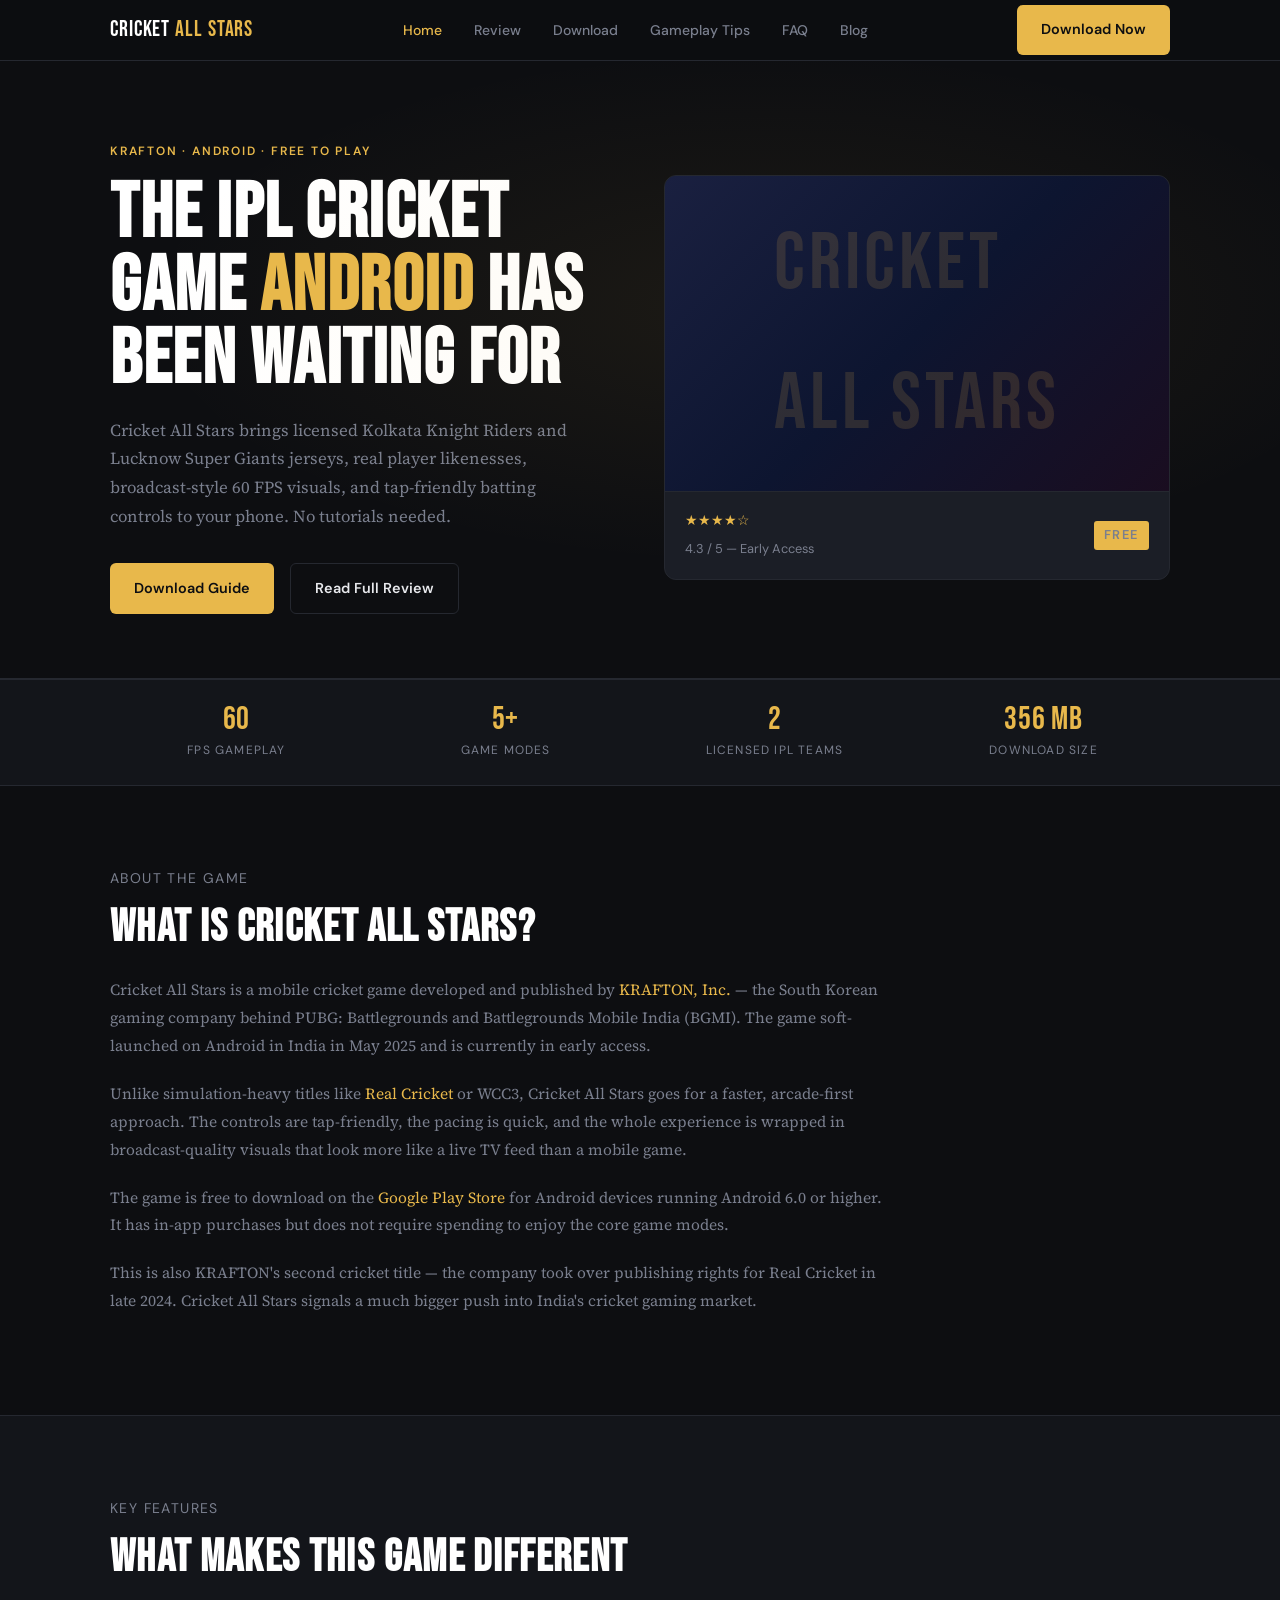
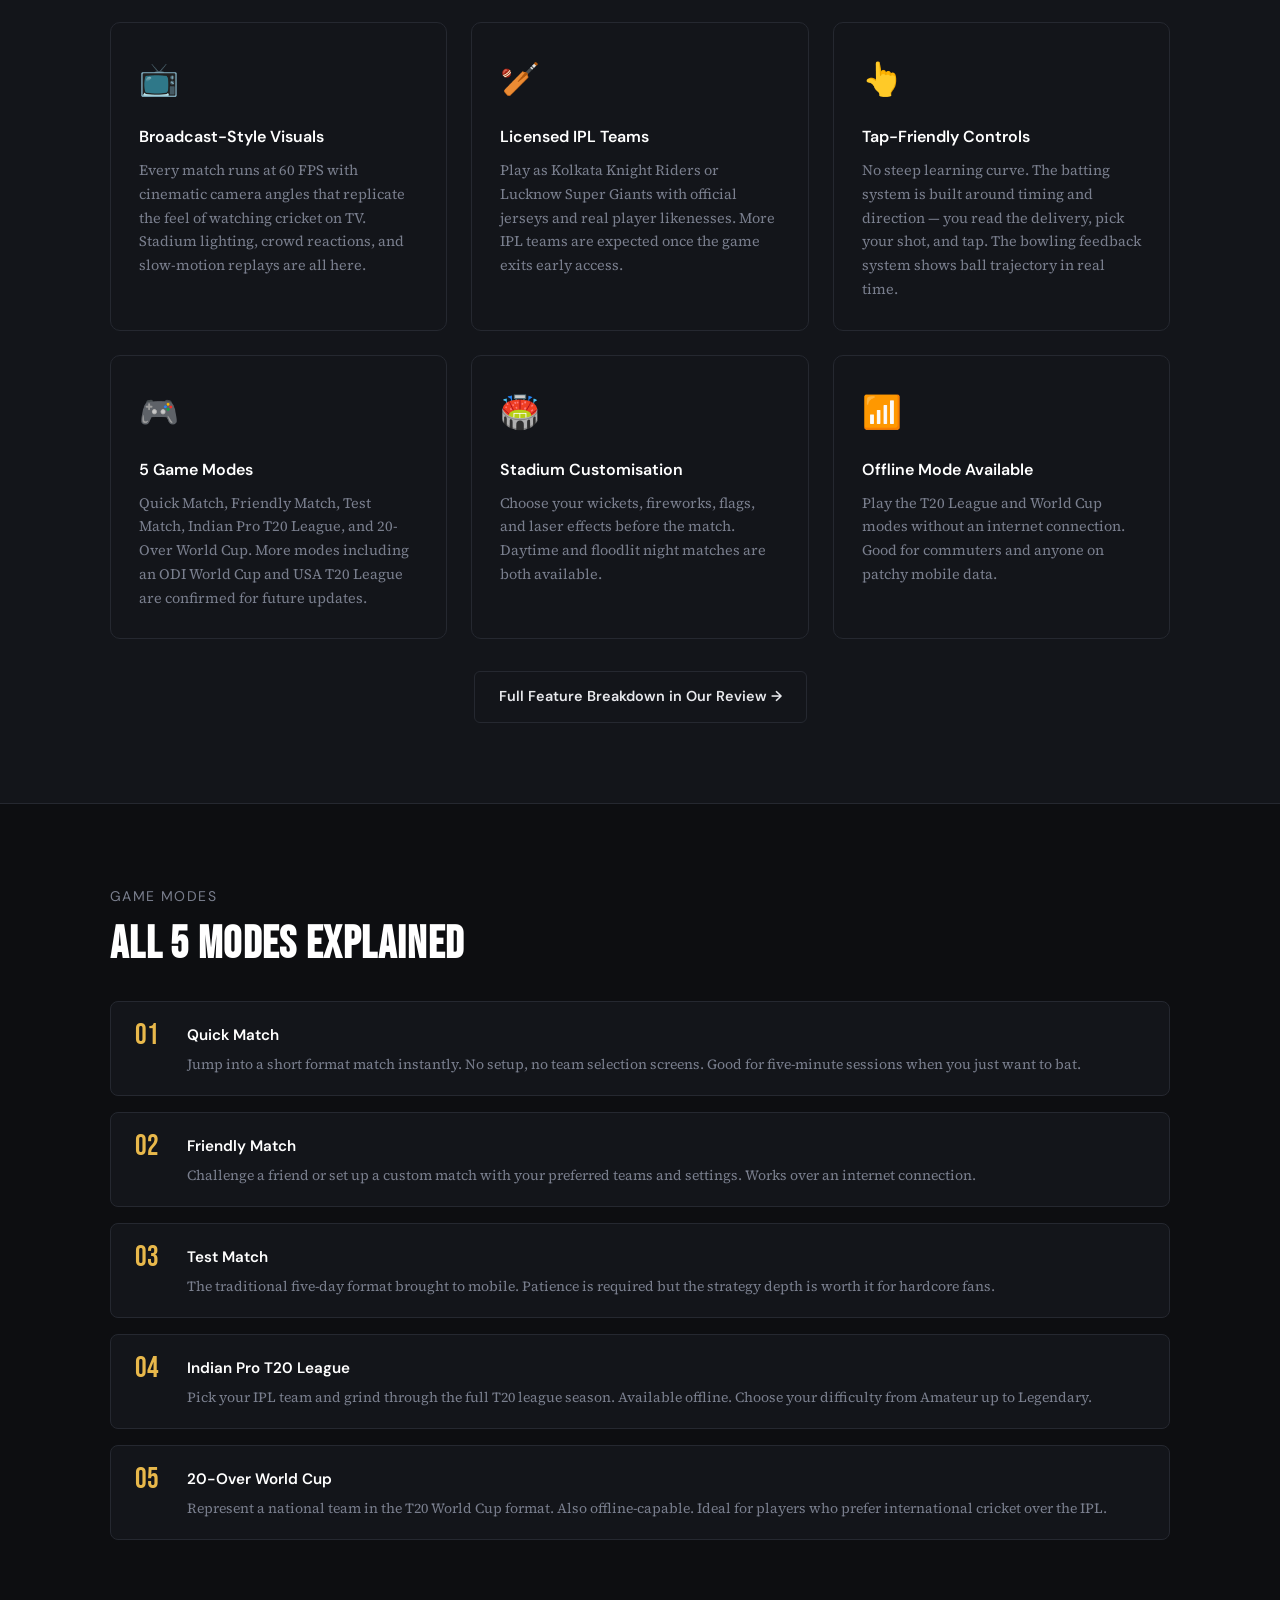
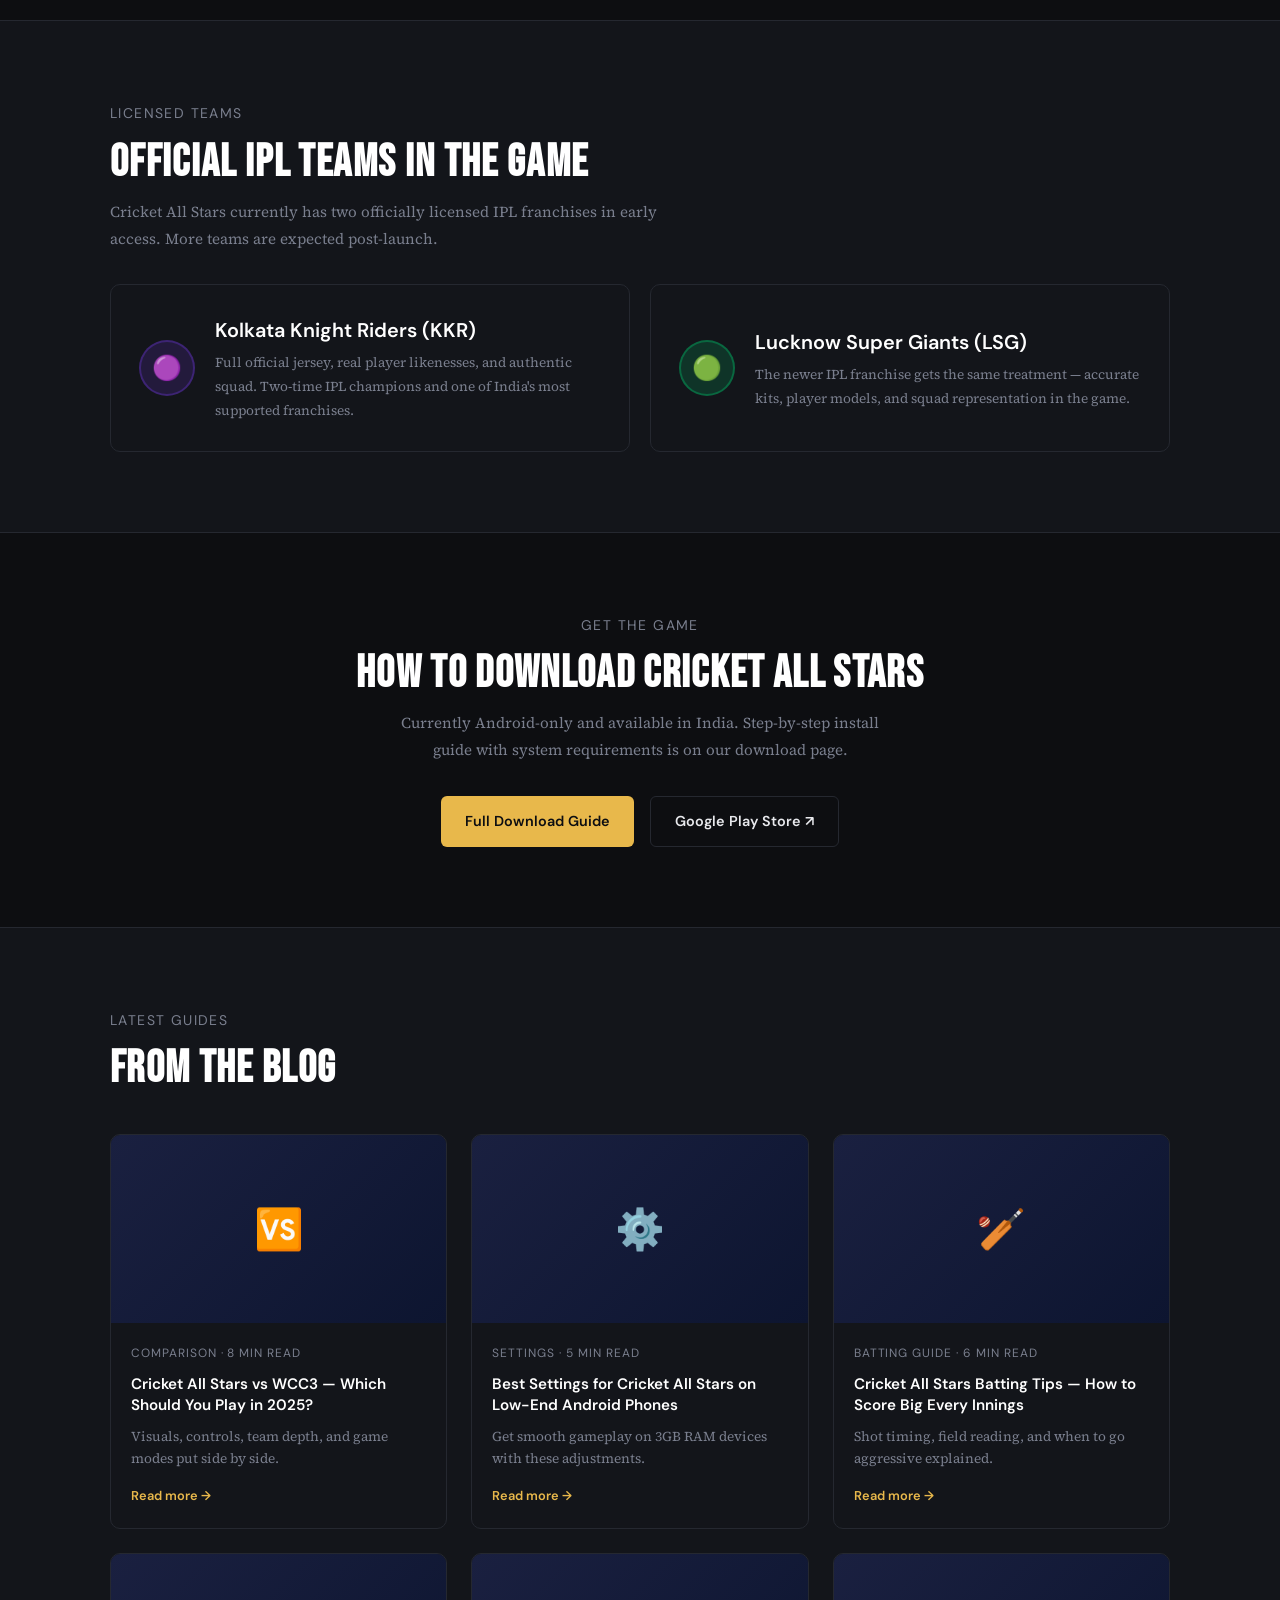
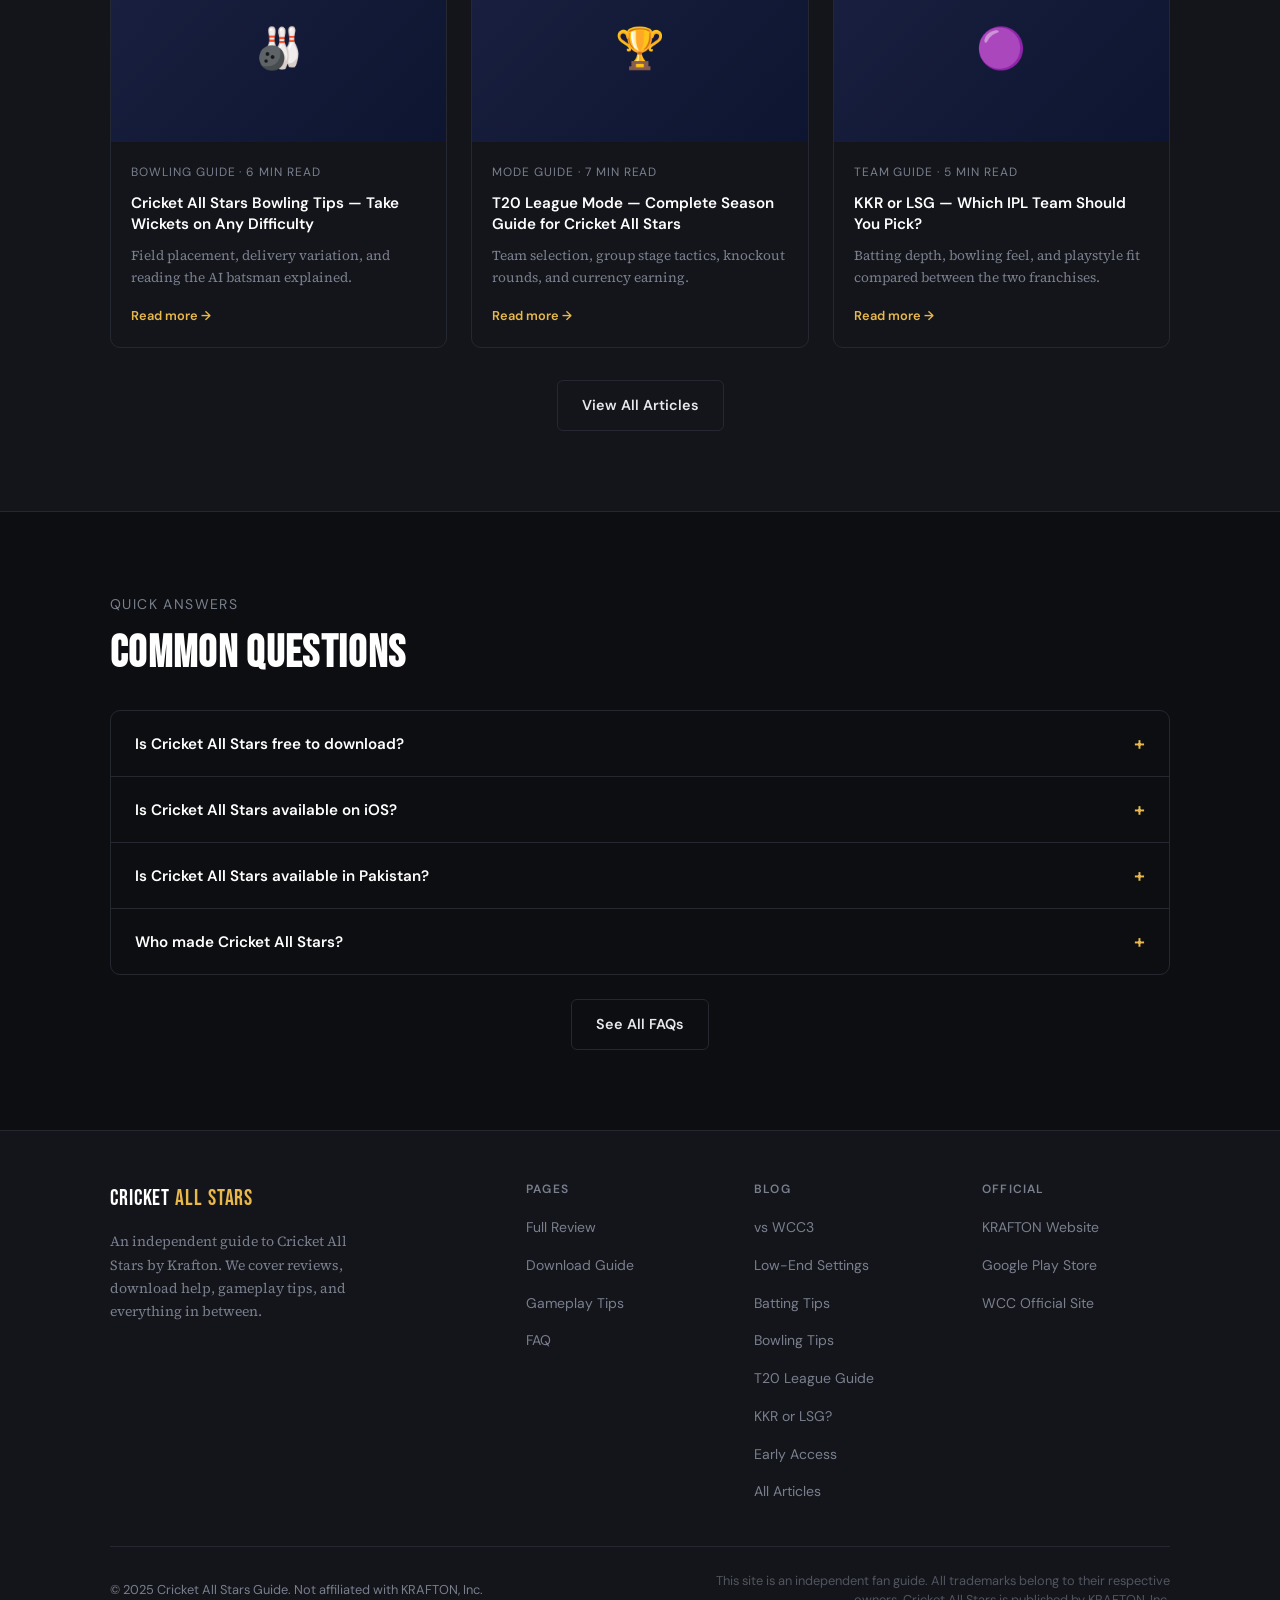
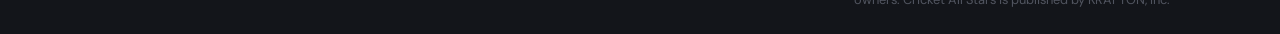
==== index.html @ ff6c26e5 "initial" ====
<!DOCTYPE html>
<html lang="en">
<head>
  <meta charset="UTF-8">
  <meta name="viewport" content="width=device-width, initial-scale=1.0">
  <title>Cricket All Stars — Krafton's New IPL Cricket Game for Android</title>
  <meta name="description" content="Cricket All Stars is Krafton's new mobile cricket game with licensed IPL teams, 60 FPS gameplay, and broadcast-style visuals. Everything you need to know — review, download guide, tips, and FAQs.">
  <meta name="keywords" content="Cricket All Stars, Krafton cricket game, Cricket All Stars download, IPL cricket game Android, Cricket All Stars review">
  <link rel="canonical" href="https://yourusername.github.io/cricket-all-stars/">
  <meta property="og:title" content="Cricket All Stars — Krafton's New IPL Cricket Game">
  <meta property="og:description" content="Krafton's Cricket All Stars brings licensed IPL teams, 60 FPS visuals, and arcade cricket to Android. Full guide, review, and download steps inside.">
  <meta property="og:type" content="website">
  <meta property="og:url" content="https://yourusername.github.io/cricket-all-stars/">
  <link rel="stylesheet" href="assets/css/style.css">
  <script type="application/ld+json">
  {
    "@context": "https://schema.org",
    "@type": "WebSite",
    "name": "Cricket All Stars Guide",
    "url": "https://yourusername.github.io/cricket-all-stars/",
    "description": "Complete guide to Cricket All Stars by Krafton — review, download, tips, and FAQs.",
    "publisher": {
      "@type": "Organization",
      "name": "Cricket All Stars Guide"
    }
  }
  </script>
  <script type="application/ld+json">
  {
    "@context": "https://schema.org",
    "@type": "SoftwareApplication",
    "name": "Cricket All Stars",
    "applicationCategory": "GameApplication",
    "operatingSystem": "Android",
    "author": { "@type": "Organization", "name": "KRAFTON, Inc." },
    "offers": { "@type": "Offer", "price": "0", "priceCurrency": "USD" },
    "aggregateRating": {
      "@type": "AggregateRating",
      "ratingValue": "4.3",
      "ratingCount": "1200",
      "bestRating": "5"
    }
  }
  </script>
</head>
<body>

<!-- NAV -->
<nav class="site-nav">
  <div class="nav-inner">
    <a href="index.html" class="nav-logo">Cricket <span>All Stars</span></a>
    <ul class="nav-links">
      <li><a href="index.html" class="active">Home</a></li>
      <li><a href="review.html">Review</a></li>
      <li><a href="download.html">Download</a></li>
      <li><a href="gameplay.html">Gameplay Tips</a></li>
      <li><a href="faq.html">FAQ</a></li>
      <li><a href="blog.html">Blog</a></li>
    </ul>
    <a href="download.html" class="btn btn-primary nav-cta">Download Now</a>
    <button class="nav-toggle" aria-label="Toggle navigation">
      <span></span><span></span><span></span>
    </button>
  </div>
</nav>

<!-- HERO -->
<section class="hero">
  <div class="container">
    <div class="hero-grid">
      <div>
        <p class="hero-eyebrow">Krafton · Android · Free to Play</p>
        <h1>The IPL Cricket Game <em>Android</em> Has Been Waiting For</h1>
        <p class="hero-desc">Cricket All Stars brings licensed Kolkata Knight Riders and Lucknow Super Giants jerseys, real player likenesses, broadcast-style 60 FPS visuals, and tap-friendly batting controls to your phone. No tutorials needed.</p>
        <div class="hero-actions">
          <a href="download.html" class="btn btn-primary">Download Guide</a>
          <a href="review.html" class="btn btn-outline">Read Full Review</a>
        </div>
      </div>
      <div class="hero-visual">
        <div class="hero-card">
          <div class="hero-card-img">CRICKET<br>ALL STARS</div>
          <div class="hero-card-meta">
            <div>
              <div class="rating-stars">★★★★☆</div>
              <span>4.3 / 5 — Early Access</span>
            </div>
            <span class="tag">Free</span>
          </div>
        </div>
      </div>
    </div>
  </div>
</section>

<!-- STAT STRIP -->
<div class="stat-strip">
  <div class="container">
    <div class="stat-grid">
      <div class="stat-item">
        <div class="stat-number">60</div>
        <div class="stat-label">FPS Gameplay</div>
      </div>
      <div class="stat-item">
        <div class="stat-number">5+</div>
        <div class="stat-label">Game Modes</div>
      </div>
      <div class="stat-item">
        <div class="stat-number">2</div>
        <div class="stat-label">Licensed IPL Teams</div>
      </div>
      <div class="stat-item">
        <div class="stat-number">356 MB</div>
        <div class="stat-label">Download Size</div>
      </div>
    </div>
  </div>
</div>

<!-- WHAT IS IT -->
<section class="section">
  <div class="container">
    <p class="section-sub">About the Game</p>
    <h2 class="section-heading">What Is Cricket All Stars?</h2>
    <div class="article-body" style="max-width: 780px; margin-top: 1.5rem;">
      <p>Cricket All Stars is a mobile cricket game developed and published by <a href="https://www.krafton.com" target="_blank" rel="noopener">KRAFTON, Inc.</a> — the South Korean gaming company behind PUBG: Battlegrounds and Battlegrounds Mobile India (BGMI). The game soft-launched on Android in India in May 2025 and is currently in early access.</p>
      <p>Unlike simulation-heavy titles like <a href="https://www.realhockeymanager.com" target="_blank" rel="noopener">Real Cricket</a> or WCC3, Cricket All Stars goes for a faster, arcade-first approach. The controls are tap-friendly, the pacing is quick, and the whole experience is wrapped in broadcast-quality visuals that look more like a live TV feed than a mobile game.</p>
      <p>The game is free to download on the <a href="https://play.google.com/store/apps/details?id=com.krafton.cricketallstars" target="_blank" rel="noopener noreferrer">Google Play Store</a> for Android devices running Android 6.0 or higher. It has in-app purchases but does not require spending to enjoy the core game modes.</p>
      <p>This is also KRAFTON's second cricket title — the company took over publishing rights for Real Cricket in late 2024. Cricket All Stars signals a much bigger push into India's cricket gaming market.</p>
    </div>
  </div>
</section>

<!-- FEATURES -->
<section class="section" style="background: var(--bg2); border-top: 1px solid var(--border); border-bottom: 1px solid var(--border);">
  <div class="container">
    <p class="section-sub">Key Features</p>
    <h2 class="section-heading">What Makes This Game Different</h2>
    <div class="features-grid">
      <div class="feature-card">
        <div class="feature-icon">📺</div>
        <h3>Broadcast-Style Visuals</h3>
        <p>Every match runs at 60 FPS with cinematic camera angles that replicate the feel of watching cricket on TV. Stadium lighting, crowd reactions, and slow-motion replays are all here.</p>
      </div>
      <div class="feature-card">
        <div class="feature-icon">🏏</div>
        <h3>Licensed IPL Teams</h3>
        <p>Play as Kolkata Knight Riders or Lucknow Super Giants with official jerseys and real player likenesses. More IPL teams are expected once the game exits early access.</p>
      </div>
      <div class="feature-card">
        <div class="feature-icon">👆</div>
        <h3>Tap-Friendly Controls</h3>
        <p>No steep learning curve. The batting system is built around timing and direction — you read the delivery, pick your shot, and tap. The bowling feedback system shows ball trajectory in real time.</p>
      </div>
      <div class="feature-card">
        <div class="feature-icon">🎮</div>
        <h3>5 Game Modes</h3>
        <p>Quick Match, Friendly Match, Test Match, Indian Pro T20 League, and 20-Over World Cup. More modes including an ODI World Cup and USA T20 League are confirmed for future updates.</p>
      </div>
      <div class="feature-card">
        <div class="feature-icon">🏟️</div>
        <h3>Stadium Customisation</h3>
        <p>Choose your wickets, fireworks, flags, and laser effects before the match. Daytime and floodlit night matches are both available.</p>
      </div>
      <div class="feature-card">
        <div class="feature-icon">📶</div>
        <h3>Offline Mode Available</h3>
        <p>Play the T20 League and World Cup modes without an internet connection. Good for commuters and anyone on patchy mobile data.</p>
      </div>
    </div>
    <div style="margin-top: 2rem; text-align: center;">
      <a href="review.html" class="btn btn-outline">Full Feature Breakdown in Our Review →</a>
    </div>
  </div>
</section>

<!-- GAME MODES -->
<section class="section">
  <div class="container">
    <p class="section-sub">Game Modes</p>
    <h2 class="section-heading">All 5 Modes Explained</h2>
    <div class="modes-list">
      <div class="mode-item">
        <div class="mode-num">01</div>
        <div>
          <h3>Quick Match</h3>
          <p>Jump into a short format match instantly. No setup, no team selection screens. Good for five-minute sessions when you just want to bat.</p>
        </div>
      </div>
      <div class="mode-item">
        <div class="mode-num">02</div>
        <div>
          <h3>Friendly Match</h3>
          <p>Challenge a friend or set up a custom match with your preferred teams and settings. Works over an internet connection.</p>
        </div>
      </div>
      <div class="mode-item">
        <div class="mode-num">03</div>
        <div>
          <h3>Test Match</h3>
          <p>The traditional five-day format brought to mobile. Patience is required but the strategy depth is worth it for hardcore fans.</p>
        </div>
      </div>
      <div class="mode-item">
        <div class="mode-num">04</div>
        <div>
          <h3>Indian Pro T20 League</h3>
          <p>Pick your IPL team and grind through the full T20 league season. Available offline. Choose your difficulty from Amateur up to Legendary.</p>
        </div>
      </div>
      <div class="mode-item">
        <div class="mode-num">05</div>
        <div>
          <h3>20-Over World Cup</h3>
          <p>Represent a national team in the T20 World Cup format. Also offline-capable. Ideal for players who prefer international cricket over the IPL.</p>
        </div>
      </div>
    </div>
  </div>
</section>

<!-- IPL TEAMS -->
<section class="section" style="background: var(--bg2); border-top: 1px solid var(--border); border-bottom: 1px solid var(--border);">
  <div class="container">
    <p class="section-sub">Licensed Teams</p>
    <h2 class="section-heading">Official IPL Teams in the Game</h2>
    <p style="color: var(--muted); max-width: 600px; margin: 0.75rem 0 0; font-size: 0.95rem;">Cricket All Stars currently has two officially licensed IPL franchises in early access. More teams are expected post-launch.</p>
    <div class="teams-grid">
      <div class="team-card">
        <div class="team-badge kkr">🟣</div>
        <div>
          <h3>Kolkata Knight Riders (KKR)</h3>
          <p>Full official jersey, real player likenesses, and authentic squad. Two-time IPL champions and one of India's most supported franchises.</p>
        </div>
      </div>
      <div class="team-card">
        <div class="team-badge lsg">🟢</div>
        <div>
          <h3>Lucknow Super Giants (LSG)</h3>
          <p>The newer IPL franchise gets the same treatment — accurate kits, player models, and squad representation in the game.</p>
        </div>
      </div>
    </div>
  </div>
</section>

<!-- QUICK DOWNLOAD CTA -->
<section class="section">
  <div class="container" style="text-align: center;">
    <p class="section-sub">Get the Game</p>
    <h2 class="section-heading">How to Download Cricket All Stars</h2>
    <p style="color: var(--muted); max-width: 520px; margin: 0.75rem auto 2rem; font-size: 0.95rem;">Currently Android-only and available in India. Step-by-step install guide with system requirements is on our download page.</p>
    <div style="display: flex; gap: 1rem; justify-content: center; flex-wrap: wrap;">
      <a href="download.html" class="btn btn-primary">Full Download Guide</a>
      <a href="https://play.google.com/store/apps/details?id=com.krafton.cricketallstars" target="_blank" rel="noopener noreferrer" class="btn btn-outline">Google Play Store ↗</a>
    </div>
  </div>
</section>

<!-- BLOG PREVIEW -->
<section class="section" style="background: var(--bg2); border-top: 1px solid var(--border); border-bottom: 1px solid var(--border);">
  <div class="container">
    <p class="section-sub">Latest Guides</p>
    <h2 class="section-heading">From the Blog</h2>
    <div class="blog-grid">
      <div class="blog-card">
        <div class="blog-thumb">🆚</div>
        <div class="blog-body">
          <div class="blog-meta">Comparison · 8 min read</div>
          <h3>Cricket All Stars vs WCC3 — Which Should You Play in 2025?</h3>
          <p>Visuals, controls, team depth, and game modes put side by side.</p>
          <a href="blog/cricket-all-stars-vs-wcc3.html" class="blog-link">Read more →</a>
        </div>
      </div>
      <div class="blog-card">
        <div class="blog-thumb">⚙️</div>
        <div class="blog-body">
          <div class="blog-meta">Settings · 5 min read</div>
          <h3>Best Settings for Cricket All Stars on Low-End Android Phones</h3>
          <p>Get smooth gameplay on 3GB RAM devices with these adjustments.</p>
          <a href="blog/cricket-all-stars-settings-low-end-android.html" class="blog-link">Read more →</a>
        </div>
      </div>
      <div class="blog-card">
        <div class="blog-thumb">🏏</div>
        <div class="blog-body">
          <div class="blog-meta">Batting Guide · 6 min read</div>
          <h3>Cricket All Stars Batting Tips — How to Score Big Every Innings</h3>
          <p>Shot timing, field reading, and when to go aggressive explained.</p>
          <a href="blog/cricket-all-stars-batting-tips.html" class="blog-link">Read more →</a>
        </div>
      </div>
      <div class="blog-card">
        <div class="blog-thumb">🎳</div>
        <div class="blog-body">
          <div class="blog-meta">Bowling Guide · 6 min read</div>
          <h3>Cricket All Stars Bowling Tips — Take Wickets on Any Difficulty</h3>
          <p>Field placement, delivery variation, and reading the AI batsman explained.</p>
          <a href="blog/cricket-all-stars-bowling-tips.html" class="blog-link">Read more →</a>
        </div>
      </div>
      <div class="blog-card">
        <div class="blog-thumb">🏆</div>
        <div class="blog-body">
          <div class="blog-meta">Mode Guide · 7 min read</div>
          <h3>T20 League Mode — Complete Season Guide for Cricket All Stars</h3>
          <p>Team selection, group stage tactics, knockout rounds, and currency earning.</p>
          <a href="blog/cricket-all-stars-t20-league-guide.html" class="blog-link">Read more →</a>
        </div>
      </div>
      <div class="blog-card">
        <div class="blog-thumb">🟣</div>
        <div class="blog-body">
          <div class="blog-meta">Team Guide · 5 min read</div>
          <h3>KKR or LSG — Which IPL Team Should You Pick?</h3>
          <p>Batting depth, bowling feel, and playstyle fit compared between the two franchises.</p>
          <a href="blog/cricket-all-stars-kkr-or-lsg.html" class="blog-link">Read more →</a>
        </div>
      </div>
    </div>
    <div style="text-align: center; margin-top: 2rem;">
      <a href="blog.html" class="btn btn-outline">View All Articles</a>
    </div>
  </div>
</section>

<!-- HOME FAQ -->
<section class="section">
  <div class="container">
    <p class="section-sub">Quick Answers</p>
    <h2 class="section-heading">Common Questions</h2>
    <div class="faq-list" style="margin-top: 2rem;" itemscope itemtype="https://schema.org/FAQPage">
      <div class="faq-item" itemscope itemprop="mainEntity" itemtype="https://schema.org/Question">
        <button class="faq-question" itemprop="name">Is Cricket All Stars free to download?<span class="faq-icon">+</span></button>
        <div class="faq-answer" itemscope itemprop="acceptedAnswer" itemtype="https://schema.org/Answer">
          <span itemprop="text">Yes. Cricket All Stars is completely free to download on the Google Play Store. The game has in-app purchases but you can play all major modes without spending anything.</span>
        </div>
      </div>
      <div class="faq-item" itemscope itemprop="mainEntity" itemtype="https://schema.org/Question">
        <button class="faq-question" itemprop="name">Is Cricket All Stars available on iOS?<span class="faq-icon">+</span></button>
        <div class="faq-answer" itemscope itemprop="acceptedAnswer" itemtype="https://schema.org/Answer">
          <span itemprop="text">No. As of mid-2025, Cricket All Stars is Android-only and available exclusively in India. There is no confirmed iOS release date yet.</span>
        </div>
      </div>
      <div class="faq-item" itemscope itemprop="mainEntity" itemtype="https://schema.org/Question">
        <button class="faq-question" itemprop="name">Is Cricket All Stars available in Pakistan?<span class="faq-icon">+</span></button>
        <div class="faq-answer" itemscope itemprop="acceptedAnswer" itemtype="https://schema.org/Answer">
          <span itemprop="text">Not yet. The game is currently geo-restricted to India as part of its early access soft launch. KRAFTON has not announced a Pakistan or global release date.</span>
        </div>
      </div>
      <div class="faq-item" itemscope itemprop="mainEntity" itemtype="https://schema.org/Question">
        <button class="faq-question" itemprop="name">Who made Cricket All Stars?<span class="faq-icon">+</span></button>
        <div class="faq-answer" itemscope itemprop="acceptedAnswer" itemtype="https://schema.org/Answer">
          <span itemprop="text">Cricket All Stars was developed and published by KRAFTON, Inc. — the South Korean gaming studio known for PUBG and BGMI. This is their second cricket game after taking over Real Cricket publishing.</span>
        </div>
      </div>
    </div>
    <div style="margin-top: 1.5rem; text-align: center;">
      <a href="faq.html" class="btn btn-outline">See All FAQs</a>
    </div>
  </div>
</section>

<!-- FOOTER -->
<footer class="site-footer">
  <div class="container">
    <div class="footer-grid">
      <div class="footer-brand">
        <a href="index.html" class="nav-logo">Cricket <span>All Stars</span></a>
        <p>An independent guide to Cricket All Stars by Krafton. We cover reviews, download help, gameplay tips, and everything in between.</p>
      </div>
      <div class="footer-col">
        <h4>Pages</h4>
        <ul>
          <li><a href="review.html">Full Review</a></li>
          <li><a href="download.html">Download Guide</a></li>
          <li><a href="gameplay.html">Gameplay Tips</a></li>
          <li><a href="faq.html">FAQ</a></li>
        </ul>
      </div>
      <div class="footer-col">
        <h4>Blog</h4>
        <ul>
          <li><a href="blog/cricket-all-stars-vs-wcc3.html">vs WCC3</a></li>
          <li><a href="blog/cricket-all-stars-settings-low-end-android.html">Low-End Settings</a></li>
          <li><a href="blog/cricket-all-stars-batting-tips.html">Batting Tips</a></li>
          <li><a href="blog/cricket-all-stars-bowling-tips.html">Bowling Tips</a></li>
          <li><a href="blog/cricket-all-stars-t20-league-guide.html">T20 League Guide</a></li>
          <li><a href="blog/cricket-all-stars-kkr-or-lsg.html">KKR or LSG?</a></li>
          <li><a href="blog/cricket-all-stars-early-access-what-to-expect.html">Early Access</a></li>
          <li><a href="blog.html">All Articles</a></li>
        </ul>
      </div>
      <div class="footer-col">
        <h4>Official</h4>
        <ul>
          <li><a href="https://www.krafton.com" target="_blank" rel="noopener">KRAFTON Website</a></li>
          <li><a href="https://play.google.com/store/apps/details?id=com.krafton.cricketallstars" target="_blank" rel="noopener noreferrer">Google Play Store</a></li>
          <li><a href="https://www.wcc.game" target="_blank" rel="noopener">WCC Official Site</a></li>
        </ul>
      </div>
    </div>
    <div class="footer-bottom">
      <p>© 2025 Cricket All Stars Guide. Not affiliated with KRAFTON, Inc.</p>
      <p class="footer-disclaimer">This site is an independent fan guide. All trademarks belong to their respective owners. Cricket All Stars is published by KRAFTON, Inc.</p>
    </div>
  </div>
</footer>

<script src="assets/js/main.js"></script>
</body>
</html>
---- assets/css/style.css ----
/* =========================================
   Cricket All Stars — Site Stylesheet
   Aesthetic: Editorial Sports Magazine
   Dark base, gold accents, sharp type
   ========================================= */

@import url('https://fonts.googleapis.com/css2?family=Bebas+Neue&family=Source+Serif+4:ital,wght@0,300;0,400;0,600;0,700;1,400&family=DM+Sans:wght@400;500;600&display=swap');

:root {
  --bg:        #0d0e11;
  --bg2:       #13151a;
  --bg3:       #1b1e26;
  --border:    #252830;
  --gold:      #e8b84b;
  --gold-dim:  #a07c28;
  --green:     #2dcc6f;
  --red:       #e84b4b;
  --text:      #e8e9ed;
  --muted:     #7a7f8e;
  --white:     #ffffff;
  --font-display: 'Bebas Neue', sans-serif;
  --font-body:    'Source Serif 4', Georgia, serif;
  --font-ui:      'DM Sans', sans-serif;
  --radius:    6px;
  --max:       1100px;
  --transition: 0.2s ease;
}

*, *::before, *::after { box-sizing: border-box; margin: 0; padding: 0; }

html { scroll-behavior: smooth; font-size: 16px; }

body {
  background: var(--bg);
  color: var(--text);
  font-family: var(--font-body);
  font-size: 1.0625rem;
  line-height: 1.75;
  -webkit-font-smoothing: antialiased;
}

a { color: var(--gold); text-decoration: none; transition: color var(--transition); }
a:hover { color: var(--white); }

img { max-width: 100%; display: block; }

/* ---- UTILITY ---- */
.container { max-width: var(--max); margin: 0 auto; padding: 0 1.25rem; }
.tag {
  display: inline-block;
  font-family: var(--font-ui);
  font-size: 0.7rem;
  font-weight: 600;
  letter-spacing: 0.12em;
  text-transform: uppercase;
  padding: 3px 10px;
  border-radius: 3px;
  background: var(--gold);
  color: var(--bg);
}
.tag.green { background: var(--green); }
.tag.red   { background: var(--red); }
.tag.muted { background: var(--bg3); color: var(--muted); }

.section { padding: 5rem 0; }
.section-sm { padding: 3rem 0; }
.divider { border: none; border-top: 1px solid var(--border); margin: 3rem 0; }

/* ---- NAV ---- */
.site-nav {
  position: sticky;
  top: 0;
  z-index: 100;
  background: rgba(13,14,17,0.97);
  backdrop-filter: blur(8px);
  border-bottom: 1px solid var(--border);
}
.nav-inner {
  display: flex;
  align-items: center;
  justify-content: space-between;
  height: 60px;
  max-width: var(--max);
  margin: 0 auto;
  padding: 0 1.25rem;
}
.nav-logo {
  font-family: var(--font-display);
  font-size: 1.4rem;
  color: var(--white);
  letter-spacing: 0.04em;
}
.nav-logo span { color: var(--gold); }
.nav-links {
  display: flex;
  gap: 2rem;
  list-style: none;
}
.nav-links a {
  font-family: var(--font-ui);
  font-size: 0.875rem;
  font-weight: 500;
  color: var(--muted);
  transition: color var(--transition);
}
.nav-links a:hover,
.nav-links a.active { color: var(--gold); }
.nav-cta {
  font-family: var(--font-ui);
  font-size: 0.85rem;
  font-weight: 600;
  background: var(--gold);
  color: var(--bg) !important;
  padding: 8px 18px;
  border-radius: var(--radius);
  transition: background var(--transition), transform var(--transition);
}
.nav-cta:hover { background: var(--white); transform: translateY(-1px); }

.nav-toggle {
  display: none;
  background: none;
  border: none;
  cursor: pointer;
  flex-direction: column;
  gap: 5px;
  padding: 4px;
}
.nav-toggle span {
  display: block;
  width: 22px;
  height: 2px;
  background: var(--text);
  border-radius: 2px;
  transition: all 0.3s;
}

/* ---- HERO ---- */
.hero {
  position: relative;
  background: var(--bg);
  overflow: hidden;
  padding: 5rem 0 4rem;
  border-bottom: 1px solid var(--border);
}
.hero::before {
  content: '';
  position: absolute;
  inset: 0;
  background: radial-gradient(ellipse 70% 60% at 60% 40%, rgba(232,184,75,0.07) 0%, transparent 70%);
  pointer-events: none;
}
.hero-grid {
  display: grid;
  grid-template-columns: 1fr 1fr;
  gap: 3rem;
  align-items: center;
}
.hero-eyebrow {
  font-family: var(--font-ui);
  font-size: 0.75rem;
  font-weight: 600;
  letter-spacing: 0.15em;
  text-transform: uppercase;
  color: var(--gold);
  margin-bottom: 1rem;
}
.hero h1 {
  font-family: var(--font-display);
  font-size: clamp(2.8rem, 6vw, 5rem);
  line-height: 0.95;
  letter-spacing: 0.02em;
  color: var(--white);
  margin-bottom: 1.25rem;
}
.hero h1 em {
  font-style: normal;
  color: var(--gold);
}
.hero-desc {
  font-size: 1.05rem;
  color: var(--muted);
  max-width: 460px;
  margin-bottom: 2rem;
  line-height: 1.7;
}
.hero-actions { display: flex; gap: 1rem; flex-wrap: wrap; }
.btn {
  display: inline-flex;
  align-items: center;
  gap: 0.5rem;
  font-family: var(--font-ui);
  font-size: 0.9rem;
  font-weight: 600;
  padding: 12px 24px;
  border-radius: var(--radius);
  transition: all var(--transition);
  cursor: pointer;
  border: none;
}
.btn-primary {
  background: var(--gold);
  color: var(--bg);
}
.btn-primary:hover { background: var(--white); color: var(--bg); transform: translateY(-2px); }
.btn-outline {
  background: transparent;
  color: var(--text);
  border: 1px solid var(--border);
}
.btn-outline:hover { border-color: var(--gold); color: var(--gold); }

.hero-visual {
  position: relative;
}
.hero-card {
  background: var(--bg3);
  border: 1px solid var(--border);
  border-radius: 12px;
  overflow: hidden;
  position: relative;
}
.hero-card-img {
  width: 100%;
  aspect-ratio: 16/10;
  background: linear-gradient(135deg, #1a2040 0%, #0d1530 50%, #1a0d20 100%);
  display: flex;
  align-items: center;
  justify-content: center;
  font-family: var(--font-display);
  font-size: 5rem;
  color: rgba(232,184,75,0.15);
  letter-spacing: 0.05em;
  user-select: none;
}
.hero-card-meta {
  padding: 1rem 1.25rem;
  display: flex;
  align-items: center;
  justify-content: space-between;
  border-top: 1px solid var(--border);
}
.hero-card-meta span {
  font-family: var(--font-ui);
  font-size: 0.8rem;
  color: var(--muted);
}
.rating-stars { color: var(--gold); font-size: 0.9rem; }

/* stat strip */
.stat-strip {
  background: var(--bg2);
  border-top: 1px solid var(--border);
  border-bottom: 1px solid var(--border);
  padding: 1.5rem 0;
}
.stat-grid {
  display: grid;
  grid-template-columns: repeat(4, 1fr);
  gap: 1rem;
  text-align: center;
}
.stat-item {}
.stat-number {
  font-family: var(--font-display);
  font-size: 2rem;
  color: var(--gold);
  letter-spacing: 0.03em;
  line-height: 1;
}
.stat-label {
  font-family: var(--font-ui);
  font-size: 0.75rem;
  color: var(--muted);
  text-transform: uppercase;
  letter-spacing: 0.1em;
  margin-top: 4px;
}

/* ---- SECTION HEADINGS ---- */
.section-heading {
  font-family: var(--font-display);
  font-size: clamp(1.8rem, 4vw, 2.8rem);
  color: var(--white);
  letter-spacing: 0.03em;
  line-height: 1.1;
  margin-bottom: 0.5rem;
}
.section-sub {
  font-family: var(--font-ui);
  font-size: 0.875rem;
  color: var(--muted);
  text-transform: uppercase;
  letter-spacing: 0.1em;
  margin-bottom: 0.75rem;
}

/* ---- FEATURES GRID ---- */
.features-grid {
  display: grid;
  grid-template-columns: repeat(3, 1fr);
  gap: 1.5rem;
  margin-top: 2.5rem;
}
.feature-card {
  background: var(--bg2);
  border: 1px solid var(--border);
  border-radius: 10px;
  padding: 1.75rem;
  transition: border-color var(--transition), transform var(--transition);
}
.feature-card:hover {
  border-color: var(--gold-dim);
  transform: translateY(-3px);
}
.feature-icon {
  font-size: 2rem;
  margin-bottom: 1rem;
}
.feature-card h3 {
  font-family: var(--font-ui);
  font-size: 1rem;
  font-weight: 600;
  color: var(--white);
  margin-bottom: 0.5rem;
}
.feature-card p {
  font-size: 0.9rem;
  color: var(--muted);
  line-height: 1.65;
}

/* ---- GAME MODES ---- */
.modes-list { display: flex; flex-direction: column; gap: 1rem; margin-top: 2rem; }
.mode-item {
  display: flex;
  align-items: flex-start;
  gap: 1.25rem;
  background: var(--bg2);
  border: 1px solid var(--border);
  border-radius: 8px;
  padding: 1.25rem 1.5rem;
  transition: border-color var(--transition);
}
.mode-item:hover { border-color: var(--gold-dim); }
.mode-num {
  font-family: var(--font-display);
  font-size: 1.8rem;
  color: var(--gold);
  line-height: 1;
  min-width: 2rem;
}
.mode-item h3 {
  font-family: var(--font-ui);
  font-weight: 600;
  font-size: 0.95rem;
  color: var(--white);
  margin-bottom: 0.25rem;
}
.mode-item p {
  font-size: 0.875rem;
  color: var(--muted);
  line-height: 1.6;
}

/* ---- TEAMS ---- */
.teams-grid {
  display: grid;
  grid-template-columns: repeat(2, 1fr);
  gap: 1.25rem;
  margin-top: 2rem;
}
.team-card {
  background: var(--bg2);
  border: 1px solid var(--border);
  border-radius: 10px;
  padding: 1.75rem;
  display: flex;
  gap: 1.25rem;
  align-items: center;
}
.team-badge {
  width: 56px;
  height: 56px;
  border-radius: 50%;
  display: flex;
  align-items: center;
  justify-content: center;
  font-size: 1.5rem;
  flex-shrink: 0;
}
.team-badge.kkr { background: rgba(100,50,200,0.2); border: 2px solid rgba(100,50,200,0.4); }
.team-badge.lsg { background: rgba(0,180,100,0.2); border: 2px solid rgba(0,180,100,0.4); }
.team-card h3 {
  font-family: var(--font-ui);
  font-weight: 600;
  color: var(--white);
  margin-bottom: 0.2rem;
}
.team-card p { font-size: 0.85rem; color: var(--muted); }

/* ---- DOWNLOAD STEPS ---- */
.steps { display: flex; flex-direction: column; gap: 1.25rem; margin-top: 2rem; }
.step {
  display: flex;
  gap: 1.25rem;
  align-items: flex-start;
  background: var(--bg2);
  border: 1px solid var(--border);
  border-radius: 8px;
  padding: 1.25rem 1.5rem;
}
.step-num {
  width: 36px;
  height: 36px;
  border-radius: 50%;
  background: var(--gold);
  color: var(--bg);
  font-family: var(--font-display);
  font-size: 1.1rem;
  display: flex;
  align-items: center;
  justify-content: center;
  flex-shrink: 0;
}
.step h3 {
  font-family: var(--font-ui);
  font-weight: 600;
  font-size: 0.95rem;
  color: var(--white);
  margin-bottom: 0.2rem;
}
.step p { font-size: 0.875rem; color: var(--muted); line-height: 1.6; }

/* ---- REQUIREMENTS TABLE ---- */
.req-table {
  width: 100%;
  border-collapse: collapse;
  margin-top: 1.5rem;
  font-family: var(--font-ui);
  font-size: 0.9rem;
}
.req-table th {
  text-align: left;
  padding: 0.75rem 1rem;
  background: var(--bg3);
  color: var(--muted);
  font-size: 0.75rem;
  text-transform: uppercase;
  letter-spacing: 0.1em;
  font-weight: 600;
}
.req-table td {
  padding: 0.85rem 1rem;
  border-bottom: 1px solid var(--border);
  color: var(--text);
}
.req-table tr:last-child td { border-bottom: none; }
.req-table td:first-child { color: var(--muted); }
.req-table tr:hover td { background: rgba(232,184,75,0.03); }

/* ---- PROS CONS ---- */
.pros-cons {
  display: grid;
  grid-template-columns: 1fr 1fr;
  gap: 1.5rem;
  margin-top: 2rem;
}
.pros-box, .cons-box {
  background: var(--bg2);
  border: 1px solid var(--border);
  border-radius: 10px;
  padding: 1.5rem;
}
.pros-box { border-top: 3px solid var(--green); }
.cons-box { border-top: 3px solid var(--red); }
.pros-box h3 { color: var(--green); font-family: var(--font-ui); font-weight: 600; margin-bottom: 1rem; }
.cons-box h3 { color: var(--red); font-family: var(--font-ui); font-weight: 600; margin-bottom: 1rem; }
.pros-cons ul { list-style: none; display: flex; flex-direction: column; gap: 0.6rem; }
.pros-cons li {
  font-size: 0.9rem;
  color: var(--muted);
  display: flex;
  gap: 0.6rem;
  align-items: flex-start;
}
.pros-cons li::before { flex-shrink: 0; margin-top: 0.1rem; }
.pros-box li::before { content: '✓'; color: var(--green); }
.cons-box li::before { content: '✗'; color: var(--red); }

/* ---- FAQ ---- */
.faq-list { display: flex; flex-direction: column; gap: 0; margin-top: 2rem; border: 1px solid var(--border); border-radius: 10px; overflow: hidden; }
.faq-item { border-bottom: 1px solid var(--border); }
.faq-item:last-child { border-bottom: none; }
.faq-question {
  width: 100%;
  background: none;
  border: none;
  color: var(--white);
  font-family: var(--font-ui);
  font-size: 0.95rem;
  font-weight: 600;
  text-align: left;
  padding: 1.25rem 1.5rem;
  cursor: pointer;
  display: flex;
  justify-content: space-between;
  align-items: center;
  gap: 1rem;
  transition: background var(--transition);
}
.faq-question:hover { background: var(--bg3); }
.faq-icon {
  flex-shrink: 0;
  font-size: 1.2rem;
  color: var(--gold);
  transition: transform 0.3s;
}
.faq-answer {
  display: none;
  padding: 0 1.5rem 1.25rem;
  font-size: 0.9rem;
  color: var(--muted);
  line-height: 1.7;
}
.faq-item.open .faq-answer { display: block; }
.faq-item.open .faq-icon { transform: rotate(45deg); }
.faq-item.open .faq-question { background: var(--bg3); }

/* ---- BLOG CARDS ---- */
.blog-grid {
  display: grid;
  grid-template-columns: repeat(3, 1fr);
  gap: 1.5rem;
  margin-top: 2.5rem;
}
.blog-card {
  background: var(--bg2);
  border: 1px solid var(--border);
  border-radius: 10px;
  overflow: hidden;
  transition: border-color var(--transition), transform var(--transition);
  display: flex;
  flex-direction: column;
}
.blog-card:hover { border-color: var(--gold-dim); transform: translateY(-3px); }
.blog-thumb {
  aspect-ratio: 16/9;
  background: linear-gradient(135deg, #1a2040, #0d1530);
  display: flex;
  align-items: center;
  justify-content: center;
  font-size: 2.5rem;
}
.blog-body { padding: 1.25rem; flex: 1; display: flex; flex-direction: column; }
.blog-meta {
  font-family: var(--font-ui);
  font-size: 0.75rem;
  color: var(--muted);
  margin-bottom: 0.6rem;
  text-transform: uppercase;
  letter-spacing: 0.08em;
}
.blog-card h3 {
  font-family: var(--font-ui);
  font-weight: 600;
  font-size: 0.95rem;
  color: var(--white);
  line-height: 1.4;
  margin-bottom: 0.6rem;
  flex: 1;
}
.blog-card p { font-size: 0.85rem; color: var(--muted); line-height: 1.6; margin-bottom: 1rem; }
.blog-link {
  font-family: var(--font-ui);
  font-size: 0.8rem;
  font-weight: 600;
  color: var(--gold);
  display: inline-flex;
  align-items: center;
  gap: 4px;
}
.blog-link:hover { color: var(--white); }

/* ---- VERDICT BOX ---- */
.verdict-box {
  background: var(--bg2);
  border: 1px solid var(--border);
  border-left: 4px solid var(--gold);
  border-radius: 0 10px 10px 0;
  padding: 2rem;
  margin: 2rem 0;
}
.verdict-box h3 {
  font-family: var(--font-display);
  font-size: 1.4rem;
  color: var(--gold);
  margin-bottom: 0.75rem;
}
.verdict-box p { color: var(--muted); font-size: 0.95rem; line-height: 1.7; }

/* ---- SCORE BAR ---- */
.score-bars { display: flex; flex-direction: column; gap: 0.75rem; margin: 1.5rem 0; }
.score-row { display: flex; align-items: center; gap: 1rem; font-family: var(--font-ui); font-size: 0.85rem; }
.score-label { width: 120px; color: var(--muted); flex-shrink: 0; }
.score-track { flex: 1; background: var(--bg3); border-radius: 999px; height: 6px; overflow: hidden; }
.score-fill { height: 100%; background: var(--gold); border-radius: 999px; }
.score-val { width: 2.5rem; text-align: right; color: var(--white); font-weight: 600; }

/* ---- ARTICLE BODY ---- */
.article-body h2 {
  font-family: var(--font-display);
  font-size: 1.8rem;
  color: var(--white);
  margin: 2.5rem 0 1rem;
  letter-spacing: 0.02em;
}
.article-body h3 {
  font-family: var(--font-ui);
  font-size: 1.1rem;
  font-weight: 600;
  color: var(--white);
  margin: 1.75rem 0 0.75rem;
}
.article-body p { color: var(--muted); margin-bottom: 1.25rem; font-size: 0.97rem; line-height: 1.8; }
.article-body ul, .article-body ol {
  color: var(--muted);
  padding-left: 1.5rem;
  margin-bottom: 1.25rem;
  font-size: 0.95rem;
  line-height: 1.8;
}
.article-body li { margin-bottom: 0.4rem; }
.article-body strong { color: var(--text); font-weight: 600; }
.article-body a { color: var(--gold); }
.article-body a:hover { color: var(--white); }

.article-layout {
  display: grid;
  grid-template-columns: 1fr 300px;
  gap: 3rem;
  align-items: start;
}
.article-sidebar { position: sticky; top: 80px; }
.sidebar-box {
  background: var(--bg2);
  border: 1px solid var(--border);
  border-radius: 10px;
  padding: 1.5rem;
  margin-bottom: 1.5rem;
}
.sidebar-box h4 {
  font-family: var(--font-ui);
  font-size: 0.75rem;
  font-weight: 600;
  text-transform: uppercase;
  letter-spacing: 0.1em;
  color: var(--muted);
  margin-bottom: 1rem;
}
.toc-list { list-style: none; display: flex; flex-direction: column; gap: 0.5rem; }
.toc-list a {
  font-family: var(--font-ui);
  font-size: 0.85rem;
  color: var(--muted);
  display: block;
  padding: 4px 0;
  border-left: 2px solid transparent;
  padding-left: 0.75rem;
  transition: all var(--transition);
}
.toc-list a:hover { color: var(--gold); border-left-color: var(--gold); }

/* ---- BREADCRUMB ---- */
.breadcrumb {
  font-family: var(--font-ui);
  font-size: 0.8rem;
  color: var(--muted);
  padding: 1rem 0;
  display: flex;
  gap: 0.5rem;
  align-items: center;
}
.breadcrumb a { color: var(--muted); }
.breadcrumb a:hover { color: var(--gold); }
.breadcrumb span { color: var(--border); }

/* ---- PAGE HERO (inner pages) ---- */
.page-hero {
  background: var(--bg2);
  border-bottom: 1px solid var(--border);
  padding: 3rem 0 2.5rem;
}
.page-hero h1 {
  font-family: var(--font-display);
  font-size: clamp(2rem, 5vw, 3.5rem);
  color: var(--white);
  letter-spacing: 0.02em;
  line-height: 1.05;
  margin-bottom: 0.75rem;
}
.page-hero p {
  font-size: 1rem;
  color: var(--muted);
  max-width: 600px;
  line-height: 1.65;
}

/* ---- FOOTER ---- */
.site-footer {
  background: var(--bg2);
  border-top: 1px solid var(--border);
  padding: 3rem 0 1.5rem;
}
.footer-grid {
  display: grid;
  grid-template-columns: 2fr 1fr 1fr 1fr;
  gap: 2.5rem;
  margin-bottom: 2.5rem;
}
.footer-brand p {
  font-size: 0.875rem;
  color: var(--muted);
  margin-top: 0.75rem;
  max-width: 240px;
  line-height: 1.65;
}
.footer-col h4 {
  font-family: var(--font-ui);
  font-size: 0.75rem;
  font-weight: 600;
  text-transform: uppercase;
  letter-spacing: 0.1em;
  color: var(--muted);
  margin-bottom: 0.75rem;
}
.footer-col ul { list-style: none; display: flex; flex-direction: column; gap: 0.5rem; }
.footer-col li a {
  font-family: var(--font-ui);
  font-size: 0.875rem;
  color: var(--muted);
  transition: color var(--transition);
}
.footer-col li a:hover { color: var(--gold); }
.footer-bottom {
  border-top: 1px solid var(--border);
  padding-top: 1.5rem;
  display: flex;
  justify-content: space-between;
  align-items: center;
}
.footer-bottom p {
  font-family: var(--font-ui);
  font-size: 0.8rem;
  color: var(--muted);
}
.footer-disclaimer {
  font-family: var(--font-ui);
  font-size: 0.75rem;
  color: var(--muted);
  opacity: 0.6;
  max-width: 500px;
  text-align: right;
  line-height: 1.5;
}

/* ---- RESPONSIVE ---- */
@media (max-width: 900px) {
  .hero-grid { grid-template-columns: 1fr; }
  .hero-visual { display: none; }
  .features-grid { grid-template-columns: 1fr 1fr; }
  .blog-grid { grid-template-columns: 1fr 1fr; }
  .stat-grid { grid-template-columns: repeat(2, 1fr); }
  .footer-grid { grid-template-columns: 1fr 1fr; }
  .article-layout { grid-template-columns: 1fr; }
  .article-sidebar { position: static; }
  .teams-grid { grid-template-columns: 1fr; }
}

@media (max-width: 600px) {
  .nav-links { display: none; }
  .nav-links.open {
    display: flex;
    flex-direction: column;
    position: absolute;
    top: 60px;
    left: 0;
    right: 0;
    background: var(--bg2);
    border-bottom: 1px solid var(--border);
    padding: 1rem 1.25rem;
    gap: 1rem;
    z-index: 99;
  }
  .nav-toggle { display: flex; }
  .features-grid { grid-template-columns: 1fr; }
  .blog-grid { grid-template-columns: 1fr; }
  .pros-cons { grid-template-columns: 1fr; }
  .footer-grid { grid-template-columns: 1fr; }
  .footer-bottom { flex-direction: column; gap: 1rem; text-align: center; }
  .footer-disclaimer { text-align: center; max-width: 100%; }
}
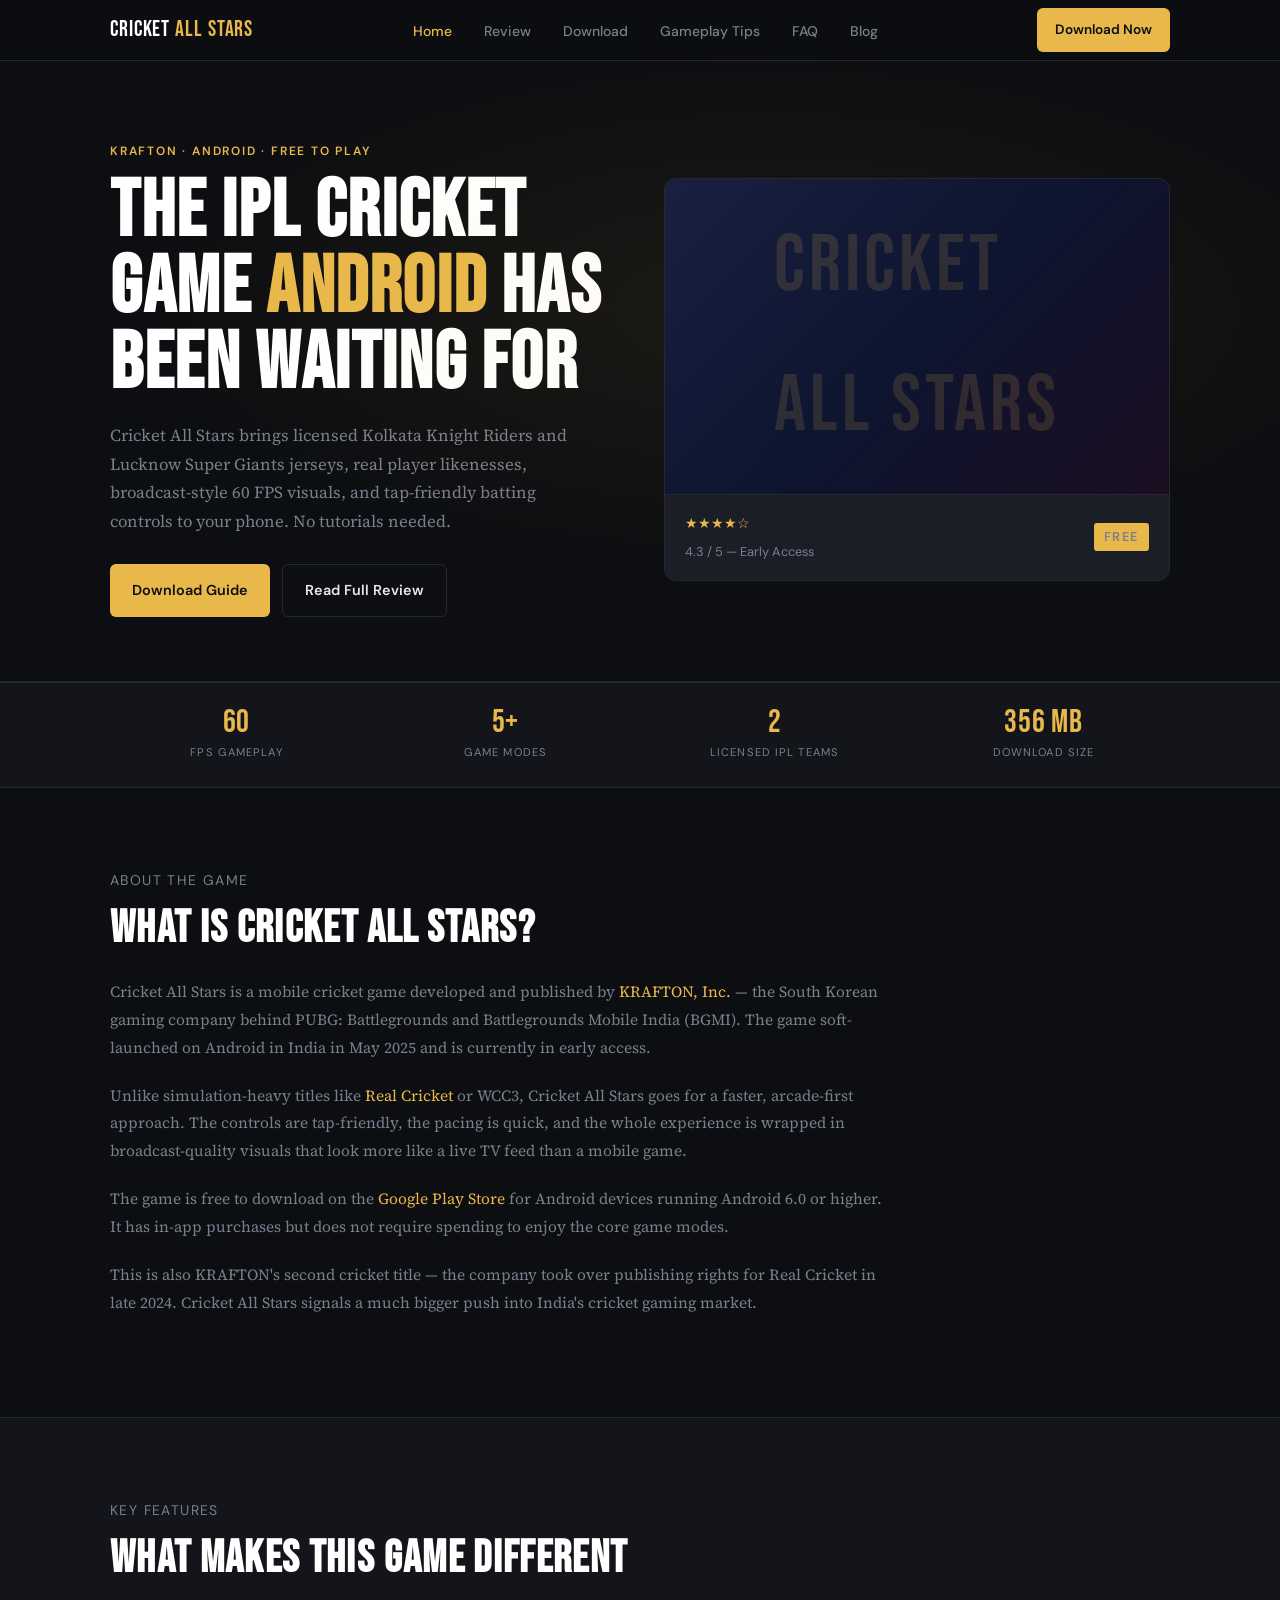
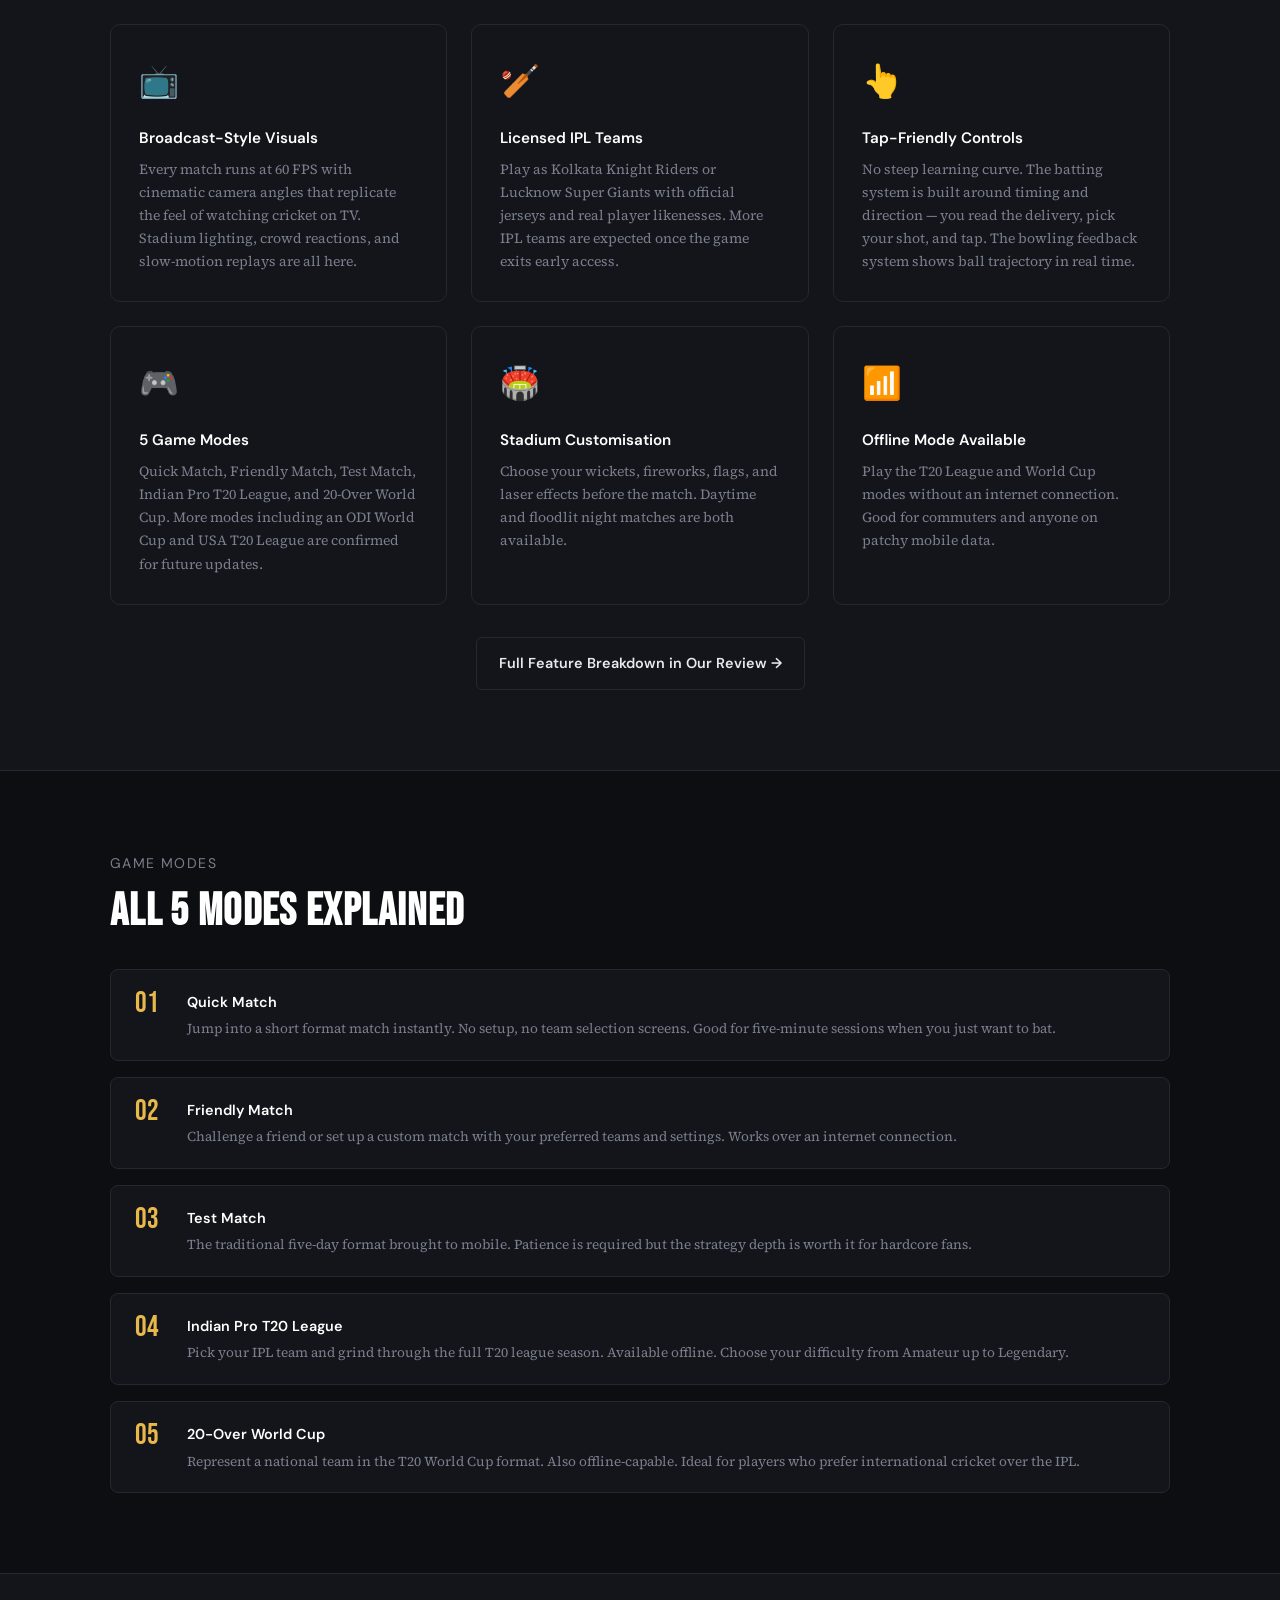
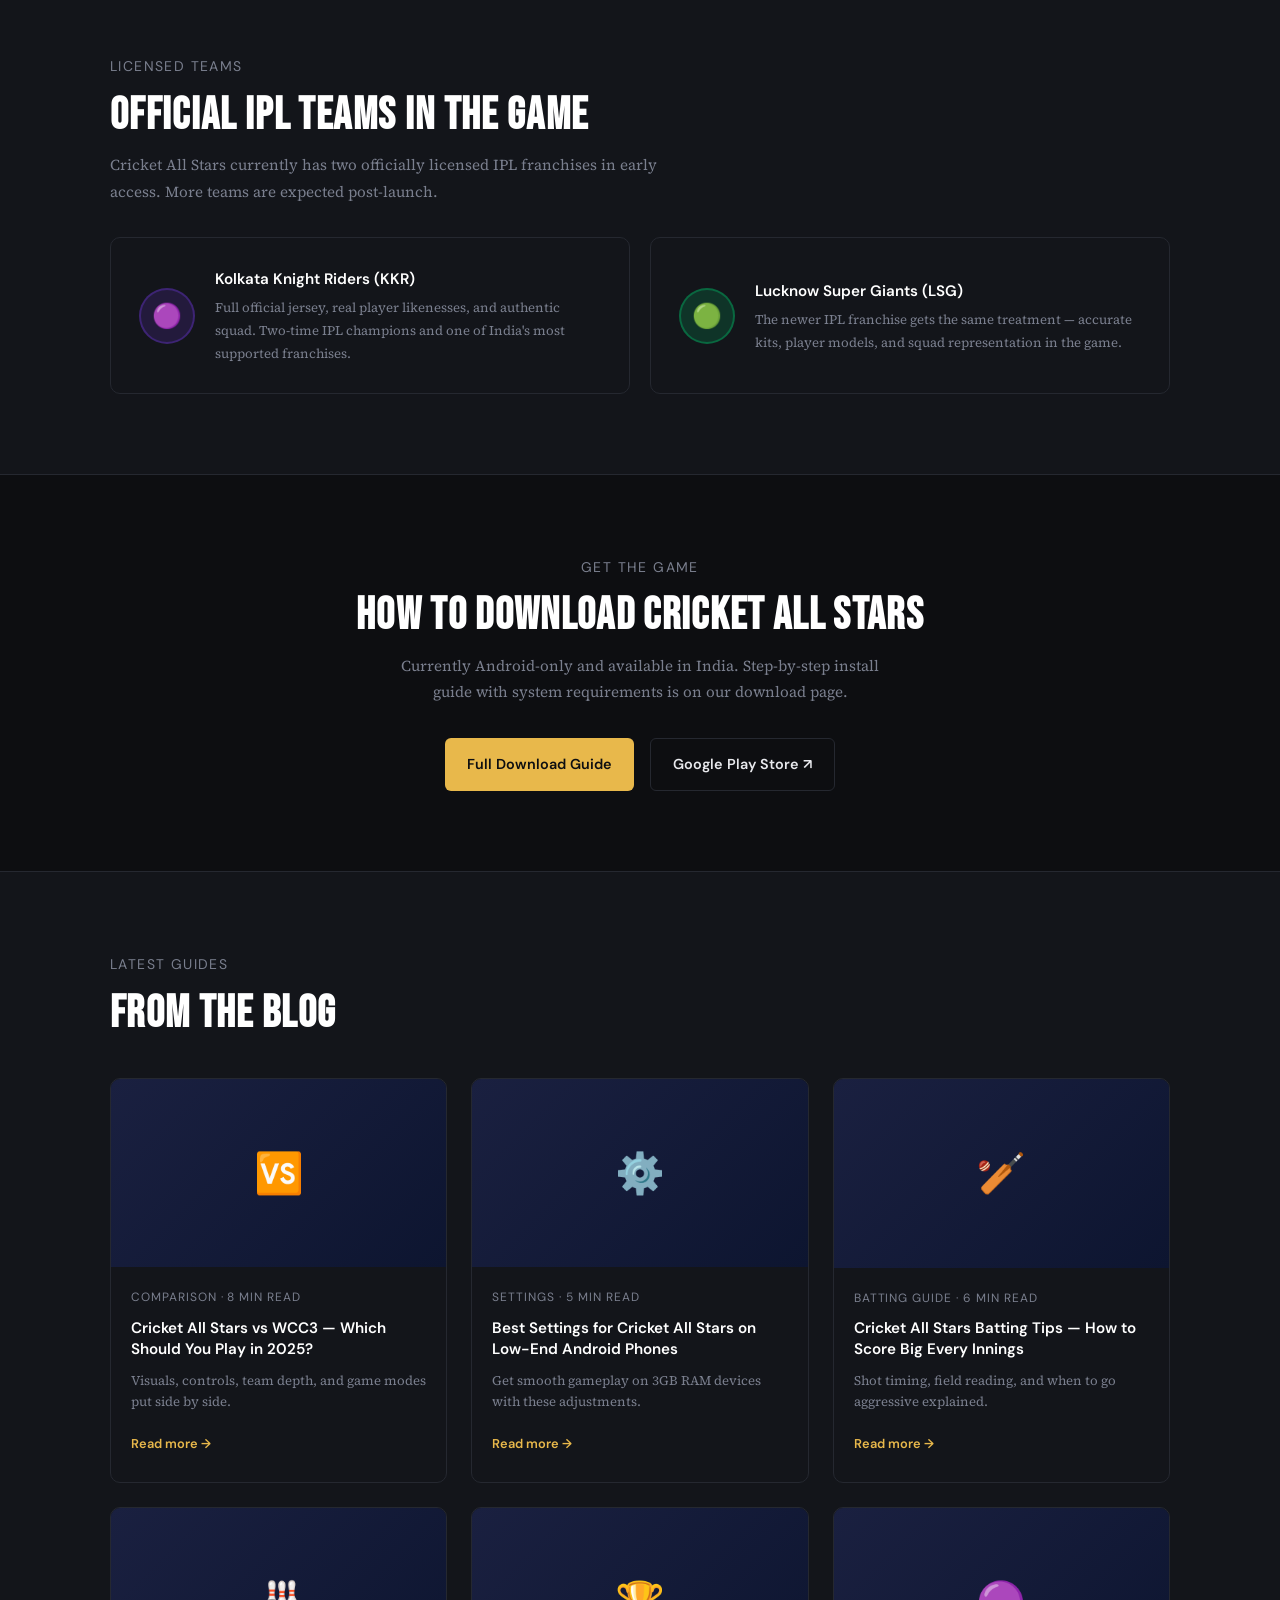
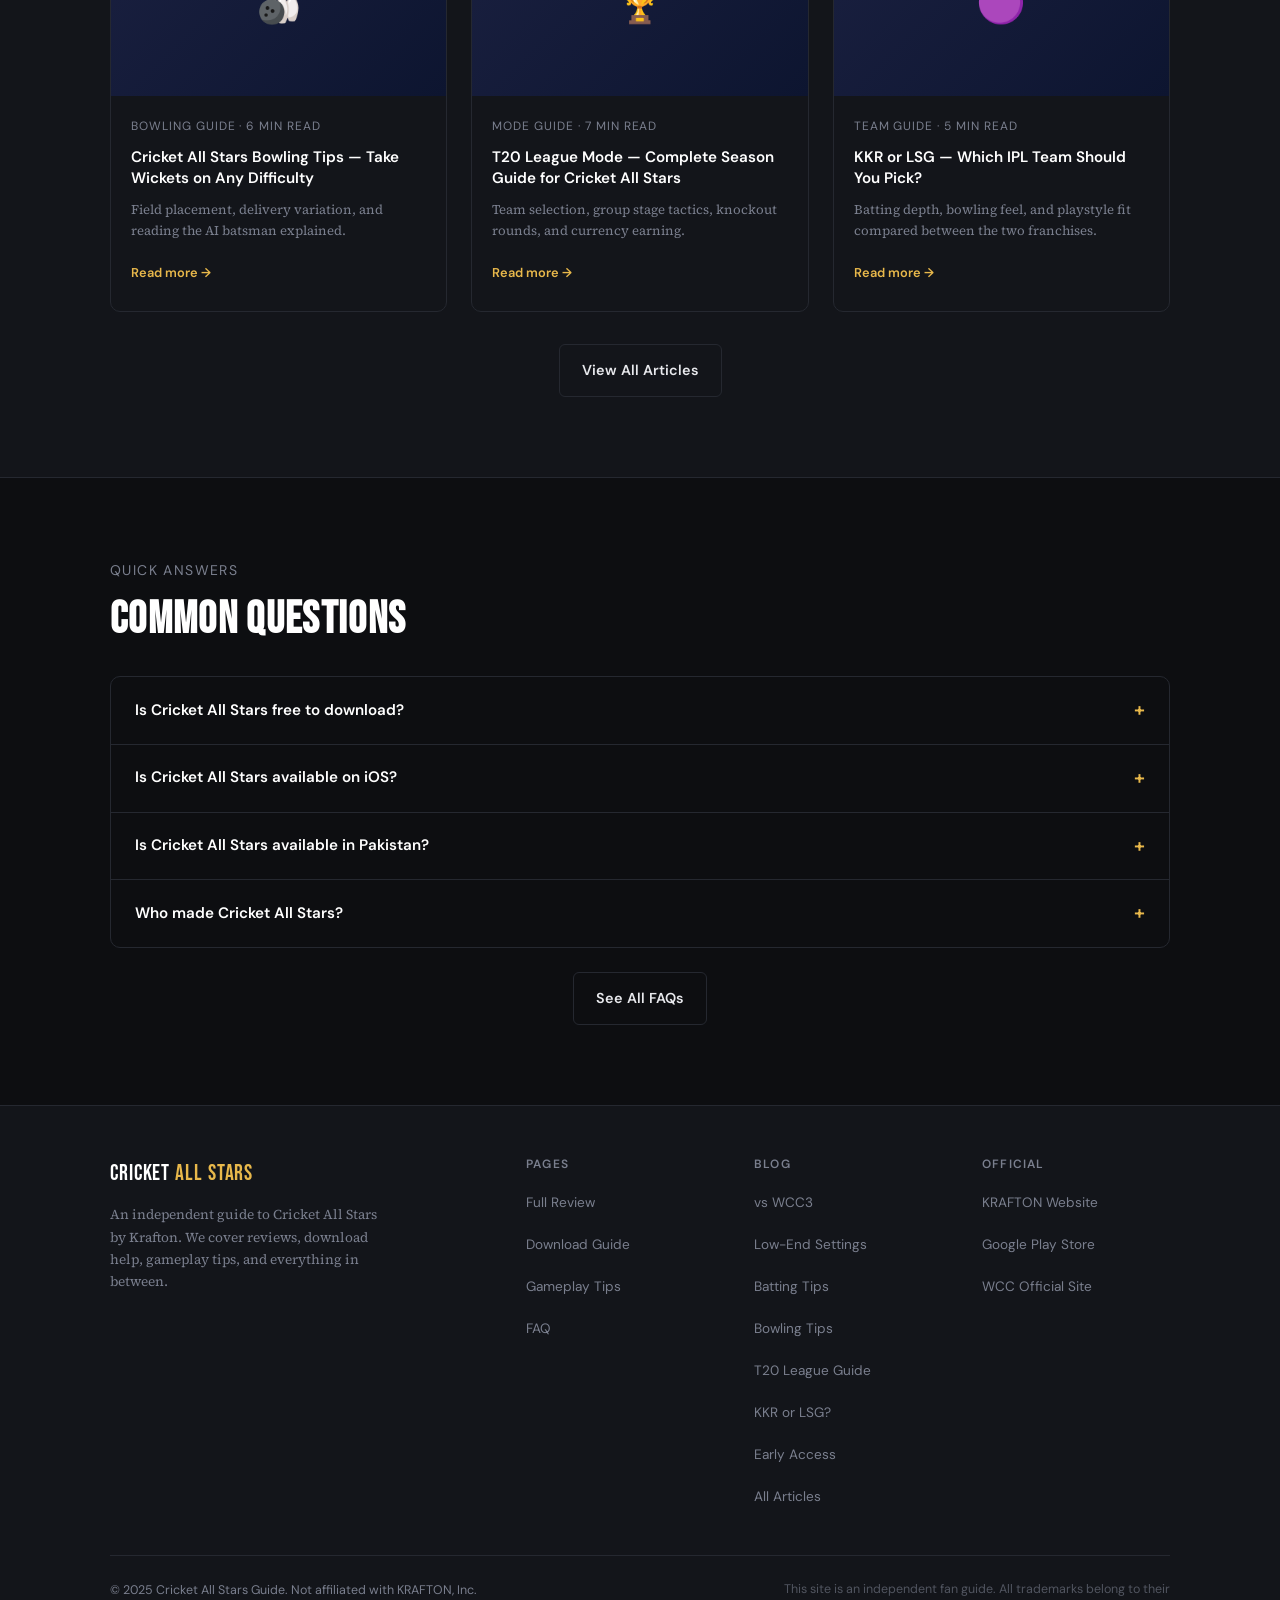
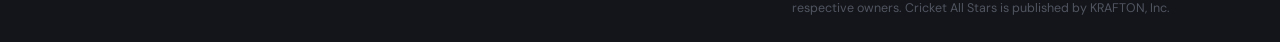
==== commit 40d44418: "initial+1" ====
--- a/index.html
+++ b/index.html
@@ -2,7 +2,7 @@
 <html lang="en">
 <head>
   <meta charset="UTF-8">
-  <meta name="viewport" content="width=device-width, initial-scale=1.0">
+  <meta name="viewport" content="width=device-width, initial-scale=1.0, viewport-fit=cover">
   <title>Cricket All Stars — Krafton's New IPL Cricket Game for Android</title>
   <meta name="description" content="Cricket All Stars is Krafton's new mobile cricket game with licensed IPL teams, 60 FPS gameplay, and broadcast-style visuals. Everything you need to know — review, download guide, tips, and FAQs.">
   <meta name="keywords" content="Cricket All Stars, Krafton cricket game, Cricket All Stars download, IPL cricket game Android, Cricket All Stars review">
@@ -123,8 +123,8 @@
     <p class="section-sub">About the Game</p>
     <h2 class="section-heading">What Is Cricket All Stars?</h2>
     <div class="article-body" style="max-width: 780px; margin-top: 1.5rem;">
-      <p>Cricket All Stars is a mobile cricket game developed and published by <a href="https://www.krafton.com" target="_blank" rel="noopener">KRAFTON, Inc.</a> — the South Korean gaming company behind PUBG: Battlegrounds and Battlegrounds Mobile India (BGMI). The game soft-launched on Android in India in May 2025 and is currently in early access.</p>
-      <p>Unlike simulation-heavy titles like <a href="https://www.realhockeymanager.com" target="_blank" rel="noopener">Real Cricket</a> or WCC3, Cricket All Stars goes for a faster, arcade-first approach. The controls are tap-friendly, the pacing is quick, and the whole experience is wrapped in broadcast-quality visuals that look more like a live TV feed than a mobile game.</p>
+      <p>Cricket All Stars is a mobile cricket game developed and published by <a href="https://krafton.com" target="_blank" rel="noopener">KRAFTON, Inc.</a> — the South Korean gaming company behind PUBG: Battlegrounds and Battlegrounds Mobile India (BGMI). The game soft-launched on Android in India in May 2025 and is currently in early access.</p>
+      <p>Unlike simulation-heavy titles like <a href="https://realcricket.krafton.com" target="_blank" rel="noopener">Real Cricket</a> or WCC3, Cricket All Stars goes for a faster, arcade-first approach. The controls are tap-friendly, the pacing is quick, and the whole experience is wrapped in broadcast-quality visuals that look more like a live TV feed than a mobile game.</p>
       <p>The game is free to download on the <a href="https://play.google.com/store/apps/details?id=com.krafton.cricketallstars" target="_blank" rel="noopener noreferrer">Google Play Store</a> for Android devices running Android 6.0 or higher. It has in-app purchases but does not require spending to enjoy the core game modes.</p>
       <p>This is also KRAFTON's second cricket title — the company took over publishing rights for Real Cricket in late 2024. Cricket All Stars signals a much bigger push into India's cricket gaming market.</p>
     </div>
@@ -394,7 +394,7 @@
       <div class="footer-col">
         <h4>Official</h4>
         <ul>
-          <li><a href="https://www.krafton.com" target="_blank" rel="noopener">KRAFTON Website</a></li>
+          <li><a href="https://krafton.com" target="_blank" rel="noopener">KRAFTON Website</a></li>
           <li><a href="https://play.google.com/store/apps/details?id=com.krafton.cricketallstars" target="_blank" rel="noopener noreferrer">Google Play Store</a></li>
           <li><a href="https://www.wcc.game" target="_blank" rel="noopener">WCC Official Site</a></li>
         </ul>
--- a/assets/css/style.css
+++ b/assets/css/style.css
@@ -2,6 +2,11 @@
    Cricket All Stars — Site Stylesheet
    Aesthetic: Editorial Sports Magazine
    Dark base, gold accents, sharp type
+   APPROACH: Mobile-first
+   Base = mobile (< 640px)
+   sm   = min-width: 640px
+   md   = min-width: 900px
+   lg   = min-width: 1100px
    ========================================= */
 
 @import url('https://fonts.googleapis.com/css2?family=Bebas+Neue&family=Source+Serif+4:ital,wght@0,300;0,400;0,600;0,700;1,400&family=DM+Sans:wght@400;500;600&display=swap');
@@ -26,26 +31,42 @@
   --transition: 0.2s ease;
 }
 
+/* ---- RESET ---- */
 *, *::before, *::after { box-sizing: border-box; margin: 0; padding: 0; }
-
-html { scroll-behavior: smooth; font-size: 16px; }
-
+html {
+  scroll-behavior: smooth;
+  font-size: 16px;
+  -webkit-text-size-adjust: 100%;
+  overflow-x: hidden;
+}
 body {
   background: var(--bg);
   color: var(--text);
   font-family: var(--font-body);
-  font-size: 1.0625rem;
+  font-size: 1rem;
   line-height: 1.75;
   -webkit-font-smoothing: antialiased;
-}
-
+  overflow-x: hidden;
+  min-width: 0;
+}
 a { color: var(--gold); text-decoration: none; transition: color var(--transition); }
 a:hover { color: var(--white); }
-
 img { max-width: 100%; display: block; }
 
 /* ---- UTILITY ---- */
-.container { max-width: var(--max); margin: 0 auto; padding: 0 1.25rem; }
+.container {
+  width: 100%;
+  max-width: var(--max);
+  margin: 0 auto;
+  padding: 0 1rem;
+}
+@media (min-width: 640px) {
+  .container { padding: 0 1.5rem; }
+}
+@media (min-width: 900px) {
+  .container { padding: 0 1.25rem; }
+}
+
 .tag {
   display: inline-block;
   font-family: var(--font-ui);
@@ -62,9 +83,16 @@
 .tag.red   { background: var(--red); }
 .tag.muted { background: var(--bg3); color: var(--muted); }
 
-.section { padding: 5rem 0; }
-.section-sm { padding: 3rem 0; }
-.divider { border: none; border-top: 1px solid var(--border); margin: 3rem 0; }
+/* Mobile: tighter section padding */
+.section     { padding: 3rem 0; }
+.section-sm  { padding: 2rem 0; }
+.divider     { border: none; border-top: 1px solid var(--border); margin: 2rem 0; }
+
+@media (min-width: 900px) {
+  .section    { padding: 5rem 0; }
+  .section-sm { padding: 3rem 0; }
+  .divider    { margin: 3rem 0; }
+}
 
 /* ---- NAV ---- */
 .site-nav {
@@ -73,28 +101,48 @@
   z-index: 100;
   background: rgba(13,14,17,0.97);
   backdrop-filter: blur(8px);
+  -webkit-backdrop-filter: blur(8px);
   border-bottom: 1px solid var(--border);
 }
 .nav-inner {
   display: flex;
   align-items: center;
   justify-content: space-between;
-  height: 60px;
+  height: 56px;
   max-width: var(--max);
   margin: 0 auto;
-  padding: 0 1.25rem;
-}
+  padding: 0 1rem;
+  position: relative;
+}
+@media (min-width: 640px) {
+  .nav-inner { padding: 0 1.5rem; }
+}
+@media (min-width: 900px) {
+  .nav-inner { height: 60px; padding: 0 1.25rem; }
+}
+
 .nav-logo {
   font-family: var(--font-display);
-  font-size: 1.4rem;
+  font-size: 1.25rem;
   color: var(--white);
   letter-spacing: 0.04em;
+  flex-shrink: 0;
+}
+@media (min-width: 640px) {
+  .nav-logo { font-size: 1.4rem; }
 }
 .nav-logo span { color: var(--gold); }
+
+/* Desktop nav links — hidden on mobile, shown at md */
 .nav-links {
-  display: flex;
-  gap: 2rem;
+  display: none;
   list-style: none;
+}
+@media (min-width: 900px) {
+  .nav-links {
+    display: flex;
+    gap: 2rem;
+  }
 }
 .nav-links a {
   font-family: var(--font-ui);
@@ -105,7 +153,10 @@
 }
 .nav-links a:hover,
 .nav-links a.active { color: var(--gold); }
-.nav-cta {
+
+/* Desktop CTA button — hidden on mobile */
+.site-nav .nav-cta {
+  display: none;
   font-family: var(--font-ui);
   font-size: 0.85rem;
   font-weight: 600;
@@ -115,16 +166,30 @@
   border-radius: var(--radius);
   transition: background var(--transition), transform var(--transition);
 }
-.nav-cta:hover { background: var(--white); transform: translateY(-1px); }
-
+@media (min-width: 900px) {
+  .site-nav .nav-cta { display: inline-flex; align-items: center; }
+}
+.site-nav .nav-cta:hover { background: var(--white); transform: translateY(-1px); }
+
+/* Hamburger — visible on mobile, hidden at md */
 .nav-toggle {
-  display: none;
+  display: flex;
   background: none;
   border: none;
   cursor: pointer;
   flex-direction: column;
   gap: 5px;
-  padding: 4px;
+  padding: 8px;
+  min-width: 44px;
+  min-height: 44px;
+  align-items: center;
+  justify-content: center;
+  border-radius: var(--radius);
+  transition: background var(--transition);
+}
+.nav-toggle:hover { background: var(--bg3); }
+@media (min-width: 900px) {
+  .nav-toggle { display: none; }
 }
 .nav-toggle span {
   display: block;
@@ -135,13 +200,71 @@
   transition: all 0.3s;
 }
 
+/* Mobile nav drawer */
+.nav-links.open {
+  display: flex;
+  flex-direction: column;
+  position: absolute;
+  top: 56px;
+  left: 0;
+  right: 0;
+  background: var(--bg2);
+  border-bottom: 1px solid var(--border);
+  padding: 1.25rem 1rem;
+  gap: 0;
+  z-index: 99;
+}
+.nav-links.open li { border-bottom: 1px solid var(--border); }
+.nav-links.open li:last-child { border-bottom: none; }
+.nav-links.open a {
+  display: block;
+  padding: 0.85rem 0;
+  font-size: 1rem;
+}
+/* Mobile: Close nav when clicking outside handled by JS */
+@media (min-width: 900px) {
+  .nav-links.open { display: none; }
+}
+
+/* ---- BUTTONS ---- */
+.btn {
+  display: inline-flex;
+  align-items: center;
+  justify-content: center;
+  gap: 0.5rem;
+  font-family: var(--font-ui);
+  font-size: 0.9rem;
+  font-weight: 600;
+  padding: 13px 22px;
+  border-radius: var(--radius);
+  transition: all var(--transition);
+  cursor: pointer;
+  border: none;
+  min-height: 44px;
+  white-space: nowrap;
+}
+.btn-primary {
+  background: var(--gold);
+  color: var(--bg);
+}
+.btn-primary:hover { background: var(--white); color: var(--bg); transform: translateY(-2px); }
+.btn-outline {
+  background: transparent;
+  color: var(--text);
+  border: 1px solid var(--border);
+}
+.btn-outline:hover { border-color: var(--gold); color: var(--gold); }
+
 /* ---- HERO ---- */
 .hero {
   position: relative;
   background: var(--bg);
   overflow: hidden;
-  padding: 5rem 0 4rem;
+  padding: 3rem 0 2.5rem;
   border-bottom: 1px solid var(--border);
+}
+@media (min-width: 900px) {
+  .hero { padding: 5rem 0 4rem; }
 }
 .hero::before {
   content: '';
@@ -150,68 +273,80 @@
   background: radial-gradient(ellipse 70% 60% at 60% 40%, rgba(232,184,75,0.07) 0%, transparent 70%);
   pointer-events: none;
 }
+
+/* Mobile: single column */
 .hero-grid {
   display: grid;
-  grid-template-columns: 1fr 1fr;
-  gap: 3rem;
-  align-items: center;
-}
+  grid-template-columns: 1fr;
+  gap: 2rem;
+  align-items: center;
+}
+@media (min-width: 900px) {
+  .hero-grid {
+    grid-template-columns: 1fr 1fr;
+    gap: 3rem;
+  }
+}
+
 .hero-eyebrow {
   font-family: var(--font-ui);
-  font-size: 0.75rem;
+  font-size: 0.7rem;
   font-weight: 600;
   letter-spacing: 0.15em;
   text-transform: uppercase;
   color: var(--gold);
-  margin-bottom: 1rem;
-}
+  margin-bottom: 0.75rem;
+}
+@media (min-width: 640px) {
+  .hero-eyebrow { font-size: 0.75rem; }
+}
+
 .hero h1 {
   font-family: var(--font-display);
-  font-size: clamp(2.8rem, 6vw, 5rem);
+  font-size: clamp(2.4rem, 8vw, 5rem);
   line-height: 0.95;
   letter-spacing: 0.02em;
   color: var(--white);
-  margin-bottom: 1.25rem;
+  margin-bottom: 1rem;
+}
+@media (min-width: 640px) {
+  .hero h1 { margin-bottom: 1.25rem; }
 }
 .hero h1 em {
   font-style: normal;
   color: var(--gold);
 }
 .hero-desc {
-  font-size: 1.05rem;
-  color: var(--muted);
-  max-width: 460px;
-  margin-bottom: 2rem;
+  font-size: 0.95rem;
+  color: var(--muted);
+  max-width: 100%;
+  margin-bottom: 1.75rem;
   line-height: 1.7;
 }
-.hero-actions { display: flex; gap: 1rem; flex-wrap: wrap; }
-.btn {
-  display: inline-flex;
-  align-items: center;
-  gap: 0.5rem;
-  font-family: var(--font-ui);
-  font-size: 0.9rem;
-  font-weight: 600;
-  padding: 12px 24px;
-  border-radius: var(--radius);
-  transition: all var(--transition);
-  cursor: pointer;
-  border: none;
-}
-.btn-primary {
-  background: var(--gold);
-  color: var(--bg);
-}
-.btn-primary:hover { background: var(--white); color: var(--bg); transform: translateY(-2px); }
-.btn-outline {
-  background: transparent;
-  color: var(--text);
-  border: 1px solid var(--border);
-}
-.btn-outline:hover { border-color: var(--gold); color: var(--gold); }
-
-.hero-visual {
-  position: relative;
+@media (min-width: 640px) {
+  .hero-desc { font-size: 1.05rem; }
+}
+@media (min-width: 900px) {
+  .hero-desc { max-width: 460px; }
+}
+
+.hero-actions {
+  display: flex;
+  gap: 0.75rem;
+  flex-wrap: wrap;
+}
+.hero-actions .btn { flex: 1 1 140px; }
+@media (min-width: 640px) {
+  .hero-actions .btn { flex: none; }
+}
+
+/* Hero visual card — hidden on mobile, shown at md */
+.hero-visual { display: none; }
+@media (min-width: 900px) {
+  .hero-visual {
+    display: block;
+    position: relative;
+  }
 }
 .hero-card {
   background: var(--bg3);
@@ -247,30 +382,39 @@
 }
 .rating-stars { color: var(--gold); font-size: 0.9rem; }
 
-/* stat strip */
+/* ---- STAT STRIP ---- */
 .stat-strip {
   background: var(--bg2);
   border-top: 1px solid var(--border);
   border-bottom: 1px solid var(--border);
-  padding: 1.5rem 0;
-}
+  padding: 1.25rem 0;
+}
+@media (min-width: 900px) {
+  .stat-strip { padding: 1.5rem 0; }
+}
+/* Mobile: 2-col grid */
 .stat-grid {
   display: grid;
-  grid-template-columns: repeat(4, 1fr);
-  gap: 1rem;
+  grid-template-columns: repeat(2, 1fr);
+  gap: 0.75rem;
   text-align: center;
 }
-.stat-item {}
+@media (min-width: 640px) {
+  .stat-grid { grid-template-columns: repeat(4, 1fr); gap: 1rem; }
+}
 .stat-number {
   font-family: var(--font-display);
-  font-size: 2rem;
+  font-size: 1.75rem;
   color: var(--gold);
   letter-spacing: 0.03em;
   line-height: 1;
 }
+@media (min-width: 640px) {
+  .stat-number { font-size: 2rem; }
+}
 .stat-label {
   font-family: var(--font-ui);
-  font-size: 0.75rem;
+  font-size: 0.7rem;
   color: var(--muted);
   text-transform: uppercase;
   letter-spacing: 0.1em;
@@ -280,7 +424,7 @@
 /* ---- SECTION HEADINGS ---- */
 .section-heading {
   font-family: var(--font-display);
-  font-size: clamp(1.8rem, 4vw, 2.8rem);
+  font-size: clamp(1.6rem, 5vw, 2.8rem);
   color: var(--white);
   letter-spacing: 0.03em;
   line-height: 1.1;
@@ -288,208 +432,270 @@
 }
 .section-sub {
   font-family: var(--font-ui);
-  font-size: 0.875rem;
+  font-size: 0.8rem;
   color: var(--muted);
   text-transform: uppercase;
   letter-spacing: 0.1em;
-  margin-bottom: 0.75rem;
+  margin-bottom: 0.5rem;
+}
+@media (min-width: 640px) {
+  .section-sub { font-size: 0.875rem; margin-bottom: 0.75rem; }
 }
 
 /* ---- FEATURES GRID ---- */
+/* Mobile: 1-col */
 .features-grid {
   display: grid;
-  grid-template-columns: repeat(3, 1fr);
-  gap: 1.5rem;
-  margin-top: 2.5rem;
+  grid-template-columns: 1fr;
+  gap: 1rem;
+  margin-top: 2rem;
+}
+@media (min-width: 640px) {
+  .features-grid { grid-template-columns: repeat(2, 1fr); gap: 1.25rem; }
+}
+@media (min-width: 900px) {
+  .features-grid { grid-template-columns: repeat(3, 1fr); gap: 1.5rem; margin-top: 2.5rem; }
 }
 .feature-card {
   background: var(--bg2);
   border: 1px solid var(--border);
   border-radius: 10px;
-  padding: 1.75rem;
+  padding: 1.25rem;
   transition: border-color var(--transition), transform var(--transition);
+}
+@media (min-width: 900px) {
+  .feature-card { padding: 1.75rem; }
 }
 .feature-card:hover {
   border-color: var(--gold-dim);
   transform: translateY(-3px);
 }
-.feature-icon {
-  font-size: 2rem;
-  margin-bottom: 1rem;
+.feature-icon { font-size: 1.75rem; margin-bottom: 0.75rem; }
+@media (min-width: 900px) {
+  .feature-icon { font-size: 2rem; margin-bottom: 1rem; }
 }
 .feature-card h3 {
   font-family: var(--font-ui);
-  font-size: 1rem;
+  font-size: 0.95rem;
   font-weight: 600;
   color: var(--white);
-  margin-bottom: 0.5rem;
+  margin-bottom: 0.4rem;
 }
 .feature-card p {
-  font-size: 0.9rem;
+  font-size: 0.875rem;
   color: var(--muted);
   line-height: 1.65;
 }
 
 /* ---- GAME MODES ---- */
-.modes-list { display: flex; flex-direction: column; gap: 1rem; margin-top: 2rem; }
+.modes-list { display: flex; flex-direction: column; gap: 0.75rem; margin-top: 1.5rem; }
+@media (min-width: 900px) {
+  .modes-list { gap: 1rem; margin-top: 2rem; }
+}
 .mode-item {
   display: flex;
   align-items: flex-start;
-  gap: 1.25rem;
+  gap: 1rem;
   background: var(--bg2);
   border: 1px solid var(--border);
   border-radius: 8px;
-  padding: 1.25rem 1.5rem;
+  padding: 1rem 1.25rem;
   transition: border-color var(--transition);
+}
+@media (min-width: 900px) {
+  .mode-item { gap: 1.25rem; padding: 1.25rem 1.5rem; }
 }
 .mode-item:hover { border-color: var(--gold-dim); }
 .mode-num {
   font-family: var(--font-display);
-  font-size: 1.8rem;
+  font-size: 1.6rem;
   color: var(--gold);
   line-height: 1;
-  min-width: 2rem;
+  min-width: 1.75rem;
+}
+@media (min-width: 640px) {
+  .mode-num { font-size: 1.8rem; min-width: 2rem; }
 }
 .mode-item h3 {
   font-family: var(--font-ui);
   font-weight: 600;
-  font-size: 0.95rem;
+  font-size: 0.9rem;
   color: var(--white);
-  margin-bottom: 0.25rem;
-}
-.mode-item p {
-  font-size: 0.875rem;
-  color: var(--muted);
-  line-height: 1.6;
-}
+  margin-bottom: 0.2rem;
+}
+.mode-item p { font-size: 0.85rem; color: var(--muted); line-height: 1.6; }
 
 /* ---- TEAMS ---- */
+/* Mobile: 1-col */
 .teams-grid {
   display: grid;
-  grid-template-columns: repeat(2, 1fr);
-  gap: 1.25rem;
-  margin-top: 2rem;
+  grid-template-columns: 1fr;
+  gap: 1rem;
+  margin-top: 1.5rem;
+}
+@media (min-width: 640px) {
+  .teams-grid { grid-template-columns: repeat(2, 1fr); gap: 1.25rem; margin-top: 2rem; }
 }
 .team-card {
   background: var(--bg2);
   border: 1px solid var(--border);
   border-radius: 10px;
-  padding: 1.75rem;
-  display: flex;
-  gap: 1.25rem;
-  align-items: center;
+  padding: 1.25rem;
+  display: flex;
+  gap: 1rem;
+  align-items: center;
+}
+@media (min-width: 900px) {
+  .team-card { padding: 1.75rem; gap: 1.25rem; }
 }
 .team-badge {
-  width: 56px;
-  height: 56px;
+  width: 48px;
+  height: 48px;
   border-radius: 50%;
   display: flex;
   align-items: center;
   justify-content: center;
-  font-size: 1.5rem;
+  font-size: 1.35rem;
   flex-shrink: 0;
+}
+@media (min-width: 900px) {
+  .team-badge { width: 56px; height: 56px; font-size: 1.5rem; }
 }
 .team-badge.kkr { background: rgba(100,50,200,0.2); border: 2px solid rgba(100,50,200,0.4); }
 .team-badge.lsg { background: rgba(0,180,100,0.2); border: 2px solid rgba(0,180,100,0.4); }
-.team-card h3 {
-  font-family: var(--font-ui);
-  font-weight: 600;
-  color: var(--white);
-  margin-bottom: 0.2rem;
-}
-.team-card p { font-size: 0.85rem; color: var(--muted); }
+.team-card h3 { font-family: var(--font-ui); font-weight: 600; color: var(--white); margin-bottom: 0.2rem; font-size: 0.95rem; }
+.team-card p { font-size: 0.82rem; color: var(--muted); }
 
 /* ---- DOWNLOAD STEPS ---- */
-.steps { display: flex; flex-direction: column; gap: 1.25rem; margin-top: 2rem; }
+.steps { display: flex; flex-direction: column; gap: 1rem; margin-top: 1.5rem; }
+@media (min-width: 900px) {
+  .steps { gap: 1.25rem; margin-top: 2rem; }
+}
 .step {
   display: flex;
-  gap: 1.25rem;
+  gap: 1rem;
   align-items: flex-start;
   background: var(--bg2);
   border: 1px solid var(--border);
   border-radius: 8px;
-  padding: 1.25rem 1.5rem;
+  padding: 1rem 1.25rem;
+}
+@media (min-width: 900px) {
+  .step { gap: 1.25rem; padding: 1.25rem 1.5rem; }
 }
 .step-num {
-  width: 36px;
-  height: 36px;
+  width: 34px;
+  height: 34px;
   border-radius: 50%;
   background: var(--gold);
   color: var(--bg);
   font-family: var(--font-display);
-  font-size: 1.1rem;
+  font-size: 1rem;
   display: flex;
   align-items: center;
   justify-content: center;
   flex-shrink: 0;
 }
-.step h3 {
-  font-family: var(--font-ui);
-  font-weight: 600;
-  font-size: 0.95rem;
-  color: var(--white);
-  margin-bottom: 0.2rem;
-}
-.step p { font-size: 0.875rem; color: var(--muted); line-height: 1.6; }
-
-/* ---- REQUIREMENTS TABLE ---- */
+@media (min-width: 640px) {
+  .step-num { width: 36px; height: 36px; font-size: 1.1rem; }
+}
+.step h3 { font-family: var(--font-ui); font-weight: 600; font-size: 0.9rem; color: var(--white); margin-bottom: 0.2rem; }
+.step p { font-size: 0.85rem; color: var(--muted); line-height: 1.6; }
+
+/* ---- REQUIREMENTS TABLE — scrollable on mobile ---- */
+.req-table-wrap {
+  overflow-x: auto;
+  -webkit-overflow-scrolling: touch;
+  margin-top: 1.5rem;
+  border-radius: var(--radius);
+}
 .req-table {
   width: 100%;
+  min-width: 480px;
   border-collapse: collapse;
-  margin-top: 1.5rem;
-  font-family: var(--font-ui);
-  font-size: 0.9rem;
+  font-family: var(--font-ui);
+  font-size: 0.85rem;
+}
+/* Sidebar tables are always narrow — no min-width needed */
+.sidebar-box .req-table { min-width: 0; width: 100%; }
+@media (min-width: 640px) {
+  .req-table { font-size: 0.9rem; }
 }
 .req-table th {
   text-align: left;
-  padding: 0.75rem 1rem;
+  padding: 0.65rem 0.85rem;
   background: var(--bg3);
   color: var(--muted);
-  font-size: 0.75rem;
+  font-size: 0.7rem;
   text-transform: uppercase;
   letter-spacing: 0.1em;
   font-weight: 600;
 }
+@media (min-width: 640px) {
+  .req-table th { padding: 0.75rem 1rem; font-size: 0.75rem; }
+}
 .req-table td {
-  padding: 0.85rem 1rem;
+  padding: 0.75rem 0.85rem;
   border-bottom: 1px solid var(--border);
   color: var(--text);
+}
+@media (min-width: 640px) {
+  .req-table td { padding: 0.85rem 1rem; }
 }
 .req-table tr:last-child td { border-bottom: none; }
 .req-table td:first-child { color: var(--muted); }
 .req-table tr:hover td { background: rgba(232,184,75,0.03); }
 
 /* ---- PROS CONS ---- */
+/* Mobile: 1-col */
 .pros-cons {
   display: grid;
-  grid-template-columns: 1fr 1fr;
-  gap: 1.5rem;
-  margin-top: 2rem;
+  grid-template-columns: 1fr;
+  gap: 1rem;
+  margin-top: 1.5rem;
+}
+@media (min-width: 640px) {
+  .pros-cons { grid-template-columns: 1fr 1fr; gap: 1.5rem; margin-top: 2rem; }
 }
 .pros-box, .cons-box {
   background: var(--bg2);
   border: 1px solid var(--border);
   border-radius: 10px;
-  padding: 1.5rem;
+  padding: 1.25rem;
+}
+@media (min-width: 900px) {
+  .pros-box, .cons-box { padding: 1.5rem; }
 }
 .pros-box { border-top: 3px solid var(--green); }
 .cons-box { border-top: 3px solid var(--red); }
-.pros-box h3 { color: var(--green); font-family: var(--font-ui); font-weight: 600; margin-bottom: 1rem; }
-.cons-box h3 { color: var(--red); font-family: var(--font-ui); font-weight: 600; margin-bottom: 1rem; }
-.pros-cons ul { list-style: none; display: flex; flex-direction: column; gap: 0.6rem; }
+.pros-box h3 { color: var(--green); font-family: var(--font-ui); font-weight: 600; margin-bottom: 0.85rem; font-size: 0.95rem; }
+.cons-box h3 { color: var(--red); font-family: var(--font-ui); font-weight: 600; margin-bottom: 0.85rem; font-size: 0.95rem; }
+.pros-cons ul { list-style: none; display: flex; flex-direction: column; gap: 0.55rem; }
 .pros-cons li {
-  font-size: 0.9rem;
+  font-size: 0.875rem;
   color: var(--muted);
   display: flex;
   gap: 0.6rem;
   align-items: flex-start;
+  line-height: 1.55;
 }
 .pros-cons li::before { flex-shrink: 0; margin-top: 0.1rem; }
 .pros-box li::before { content: '✓'; color: var(--green); }
 .cons-box li::before { content: '✗'; color: var(--red); }
 
 /* ---- FAQ ---- */
-.faq-list { display: flex; flex-direction: column; gap: 0; margin-top: 2rem; border: 1px solid var(--border); border-radius: 10px; overflow: hidden; }
+.faq-list {
+  display: flex;
+  flex-direction: column;
+  gap: 0;
+  margin-top: 1.5rem;
+  border: 1px solid var(--border);
+  border-radius: 10px;
+  overflow: hidden;
+}
+@media (min-width: 900px) {
+  .faq-list { margin-top: 2rem; }
+}
 .faq-item { border-bottom: 1px solid var(--border); }
 .faq-item:last-child { border-bottom: none; }
 .faq-question {
@@ -498,16 +704,21 @@
   border: none;
   color: var(--white);
   font-family: var(--font-ui);
-  font-size: 0.95rem;
+  font-size: 0.9rem;
   font-weight: 600;
   text-align: left;
-  padding: 1.25rem 1.5rem;
+  padding: 1rem 1.25rem;
   cursor: pointer;
   display: flex;
   justify-content: space-between;
   align-items: center;
-  gap: 1rem;
+  gap: 0.75rem;
   transition: background var(--transition);
+  min-height: 56px;
+  line-height: 1.4;
+}
+@media (min-width: 640px) {
+  .faq-question { font-size: 0.95rem; padding: 1.25rem 1.5rem; }
 }
 .faq-question:hover { background: var(--bg3); }
 .faq-icon {
@@ -518,21 +729,31 @@
 }
 .faq-answer {
   display: none;
-  padding: 0 1.5rem 1.25rem;
-  font-size: 0.9rem;
-  color: var(--muted);
-  line-height: 1.7;
+  padding: 0 1.25rem 1rem;
+  font-size: 0.875rem;
+  color: var(--muted);
+  line-height: 1.75;
+}
+@media (min-width: 640px) {
+  .faq-answer { padding: 0 1.5rem 1.25rem; font-size: 0.9rem; }
 }
 .faq-item.open .faq-answer { display: block; }
 .faq-item.open .faq-icon { transform: rotate(45deg); }
 .faq-item.open .faq-question { background: var(--bg3); }
 
 /* ---- BLOG CARDS ---- */
+/* Mobile: 1-col */
 .blog-grid {
   display: grid;
-  grid-template-columns: repeat(3, 1fr);
-  gap: 1.5rem;
-  margin-top: 2.5rem;
+  grid-template-columns: 1fr;
+  gap: 1rem;
+  margin-top: 2rem;
+}
+@media (min-width: 640px) {
+  .blog-grid { grid-template-columns: repeat(2, 1fr); gap: 1.25rem; margin-top: 2.25rem; }
+}
+@media (min-width: 900px) {
+  .blog-grid { grid-template-columns: repeat(3, 1fr); gap: 1.5rem; margin-top: 2.5rem; }
 }
 .blog-card {
   background: var(--bg2);
@@ -550,27 +771,39 @@
   display: flex;
   align-items: center;
   justify-content: center;
-  font-size: 2.5rem;
-}
-.blog-body { padding: 1.25rem; flex: 1; display: flex; flex-direction: column; }
+  font-size: 2rem;
+}
+@media (min-width: 640px) {
+  .blog-thumb { font-size: 2.5rem; }
+}
+.blog-body { padding: 1rem; flex: 1; display: flex; flex-direction: column; }
+@media (min-width: 640px) {
+  .blog-body { padding: 1.25rem; }
+}
 .blog-meta {
   font-family: var(--font-ui);
-  font-size: 0.75rem;
-  color: var(--muted);
-  margin-bottom: 0.6rem;
+  font-size: 0.7rem;
+  color: var(--muted);
+  margin-bottom: 0.5rem;
   text-transform: uppercase;
   letter-spacing: 0.08em;
 }
+@media (min-width: 640px) {
+  .blog-meta { font-size: 0.75rem; margin-bottom: 0.6rem; }
+}
 .blog-card h3 {
   font-family: var(--font-ui);
   font-weight: 600;
-  font-size: 0.95rem;
+  font-size: 0.9rem;
   color: var(--white);
   line-height: 1.4;
-  margin-bottom: 0.6rem;
+  margin-bottom: 0.5rem;
   flex: 1;
 }
-.blog-card p { font-size: 0.85rem; color: var(--muted); line-height: 1.6; margin-bottom: 1rem; }
+@media (min-width: 640px) {
+  .blog-card h3 { font-size: 0.95rem; margin-bottom: 0.6rem; }
+}
+.blog-card p { font-size: 0.82rem; color: var(--muted); line-height: 1.6; margin-bottom: 0.85rem; }
 .blog-link {
   font-family: var(--font-ui);
   font-size: 0.8rem;
@@ -579,6 +812,8 @@
   display: inline-flex;
   align-items: center;
   gap: 4px;
+  padding: 4px 0;
+  min-height: 36px;
 }
 .blog-link:hover { color: var(--white); }
 
@@ -588,98 +823,155 @@
   border: 1px solid var(--border);
   border-left: 4px solid var(--gold);
   border-radius: 0 10px 10px 0;
-  padding: 2rem;
-  margin: 2rem 0;
+  padding: 1.25rem;
+  margin: 1.5rem 0;
+}
+@media (min-width: 900px) {
+  .verdict-box { padding: 2rem; margin: 2rem 0; }
 }
 .verdict-box h3 {
   font-family: var(--font-display);
-  font-size: 1.4rem;
+  font-size: 1.25rem;
   color: var(--gold);
-  margin-bottom: 0.75rem;
-}
-.verdict-box p { color: var(--muted); font-size: 0.95rem; line-height: 1.7; }
+  margin-bottom: 0.6rem;
+}
+@media (min-width: 640px) {
+  .verdict-box h3 { font-size: 1.4rem; margin-bottom: 0.75rem; }
+}
+.verdict-box p { color: var(--muted); font-size: 0.9rem; line-height: 1.7; }
 
 /* ---- SCORE BAR ---- */
-.score-bars { display: flex; flex-direction: column; gap: 0.75rem; margin: 1.5rem 0; }
-.score-row { display: flex; align-items: center; gap: 1rem; font-family: var(--font-ui); font-size: 0.85rem; }
-.score-label { width: 120px; color: var(--muted); flex-shrink: 0; }
+.score-bars { display: flex; flex-direction: column; gap: 0.65rem; margin: 1.25rem 0; }
+@media (min-width: 640px) {
+  .score-bars { gap: 0.75rem; margin: 1.5rem 0; }
+}
+.score-row { display: flex; align-items: center; gap: 0.75rem; font-family: var(--font-ui); font-size: 0.82rem; }
+@media (min-width: 640px) {
+  .score-row { gap: 1rem; font-size: 0.85rem; }
+}
+.score-label { width: 90px; color: var(--muted); flex-shrink: 0; }
+@media (min-width: 640px) {
+  .score-label { width: 120px; }
+}
 .score-track { flex: 1; background: var(--bg3); border-radius: 999px; height: 6px; overflow: hidden; }
 .score-fill { height: 100%; background: var(--gold); border-radius: 999px; }
-.score-val { width: 2.5rem; text-align: right; color: var(--white); font-weight: 600; }
+.score-val { width: 2.25rem; text-align: right; color: var(--white); font-weight: 600; }
 
 /* ---- ARTICLE BODY ---- */
+.article-body {
+  min-width: 0;
+}
 .article-body h2 {
   font-family: var(--font-display);
-  font-size: 1.8rem;
+  font-size: clamp(1.5rem, 4vw, 1.8rem);
   color: var(--white);
-  margin: 2.5rem 0 1rem;
+  margin: 2rem 0 0.85rem;
   letter-spacing: 0.02em;
 }
 .article-body h3 {
   font-family: var(--font-ui);
-  font-size: 1.1rem;
+  font-size: 1rem;
   font-weight: 600;
   color: var(--white);
-  margin: 1.75rem 0 0.75rem;
-}
-.article-body p { color: var(--muted); margin-bottom: 1.25rem; font-size: 0.97rem; line-height: 1.8; }
+  margin: 1.5rem 0 0.65rem;
+}
+@media (min-width: 640px) {
+  .article-body h2 { margin: 2.5rem 0 1rem; }
+  .article-body h3 { font-size: 1.1rem; margin: 1.75rem 0 0.75rem; }
+}
+.article-body p { color: var(--muted); margin-bottom: 1.1rem; font-size: 0.93rem; line-height: 1.8; overflow-wrap: break-word; word-break: break-word; }
+@media (min-width: 640px) {
+  .article-body p { font-size: 0.97rem; margin-bottom: 1.25rem; }
+}
 .article-body ul, .article-body ol {
   color: var(--muted);
-  padding-left: 1.5rem;
-  margin-bottom: 1.25rem;
-  font-size: 0.95rem;
+  padding-left: 1.35rem;
+  margin-bottom: 1.1rem;
+  font-size: 0.9rem;
   line-height: 1.8;
+}
+@media (min-width: 640px) {
+  .article-body ul, .article-body ol { padding-left: 1.5rem; font-size: 0.95rem; margin-bottom: 1.25rem; }
 }
 .article-body li { margin-bottom: 0.4rem; }
 .article-body strong { color: var(--text); font-weight: 600; }
 .article-body a { color: var(--gold); }
 .article-body a:hover { color: var(--white); }
 
+/* Mobile: single column article layout */
 .article-layout {
   display: grid;
-  grid-template-columns: 1fr 300px;
-  gap: 3rem;
+  grid-template-columns: 1fr;
+  gap: 2.5rem;
   align-items: start;
 }
-.article-sidebar { position: sticky; top: 80px; }
+@media (min-width: 900px) {
+  .article-layout {
+    grid-template-columns: 1fr 300px;
+    gap: 3rem;
+  }
+}
+
+.article-sidebar { position: static; }
+@media (min-width: 900px) {
+  .article-sidebar { position: sticky; top: 80px; }
+}
+
 .sidebar-box {
   background: var(--bg2);
   border: 1px solid var(--border);
   border-radius: 10px;
-  padding: 1.5rem;
-  margin-bottom: 1.5rem;
+  padding: 1.25rem;
+  margin-bottom: 1.25rem;
+}
+@media (min-width: 640px) {
+  .sidebar-box { padding: 1.5rem; margin-bottom: 1.5rem; }
 }
 .sidebar-box h4 {
   font-family: var(--font-ui);
-  font-size: 0.75rem;
+  font-size: 0.72rem;
   font-weight: 600;
   text-transform: uppercase;
   letter-spacing: 0.1em;
   color: var(--muted);
-  margin-bottom: 1rem;
-}
-.toc-list { list-style: none; display: flex; flex-direction: column; gap: 0.5rem; }
+  margin-bottom: 0.85rem;
+}
+@media (min-width: 640px) {
+  .sidebar-box h4 { font-size: 0.75rem; margin-bottom: 1rem; }
+}
+.toc-list { list-style: none; display: flex; flex-direction: column; gap: 0.4rem; }
+@media (min-width: 640px) {
+  .toc-list { gap: 0.5rem; }
+}
 .toc-list a {
   font-family: var(--font-ui);
-  font-size: 0.85rem;
+  font-size: 0.82rem;
   color: var(--muted);
   display: block;
-  padding: 4px 0;
+  padding: 4px 0 4px 0.75rem;
   border-left: 2px solid transparent;
-  padding-left: 0.75rem;
   transition: all var(--transition);
+  min-height: 36px;
+  line-height: 1.35;
+}
+@media (min-width: 640px) {
+  .toc-list a { font-size: 0.85rem; }
 }
 .toc-list a:hover { color: var(--gold); border-left-color: var(--gold); }
 
 /* ---- BREADCRUMB ---- */
 .breadcrumb {
   font-family: var(--font-ui);
-  font-size: 0.8rem;
-  color: var(--muted);
-  padding: 1rem 0;
-  display: flex;
-  gap: 0.5rem;
-  align-items: center;
+  font-size: 0.78rem;
+  color: var(--muted);
+  padding: 0.75rem 0;
+  display: flex;
+  gap: 0.4rem;
+  align-items: center;
+  flex-wrap: wrap;
+}
+@media (min-width: 640px) {
+  .breadcrumb { font-size: 0.8rem; padding: 1rem 0; gap: 0.5rem; }
 }
 .breadcrumb a { color: var(--muted); }
 .breadcrumb a:hover { color: var(--gold); }
@@ -689,114 +981,145 @@
 .page-hero {
   background: var(--bg2);
   border-bottom: 1px solid var(--border);
-  padding: 3rem 0 2.5rem;
+  padding: 2rem 0 1.75rem;
+}
+@media (min-width: 640px) {
+  .page-hero { padding: 2.5rem 0 2rem; }
+}
+@media (min-width: 900px) {
+  .page-hero { padding: 3rem 0 2.5rem; }
 }
 .page-hero h1 {
   font-family: var(--font-display);
-  font-size: clamp(2rem, 5vw, 3.5rem);
+  font-size: clamp(1.75rem, 6vw, 3.5rem);
   color: var(--white);
   letter-spacing: 0.02em;
   line-height: 1.05;
-  margin-bottom: 0.75rem;
+  margin-bottom: 0.6rem;
+}
+@media (min-width: 640px) {
+  .page-hero h1 { margin-bottom: 0.75rem; }
 }
 .page-hero p {
-  font-size: 1rem;
-  color: var(--muted);
-  max-width: 600px;
+  font-size: 0.92rem;
+  color: var(--muted);
+  max-width: 100%;
   line-height: 1.65;
+}
+@media (min-width: 640px) {
+  .page-hero p { font-size: 1rem; max-width: 600px; }
 }
 
 /* ---- FOOTER ---- */
 .site-footer {
   background: var(--bg2);
   border-top: 1px solid var(--border);
-  padding: 3rem 0 1.5rem;
-}
+  padding: 2.5rem 0 1.25rem;
+}
+@media (min-width: 900px) {
+  .site-footer { padding: 3rem 0 1.5rem; }
+}
+
+/* Mobile: 2-col footer */
 .footer-grid {
   display: grid;
-  grid-template-columns: 2fr 1fr 1fr 1fr;
-  gap: 2.5rem;
-  margin-bottom: 2.5rem;
+  grid-template-columns: 1fr 1fr;
+  gap: 1.75rem;
+  margin-bottom: 2rem;
+}
+@media (min-width: 640px) {
+  .footer-grid { grid-template-columns: 1fr 1fr 1fr; }
+}
+@media (min-width: 900px) {
+  .footer-grid {
+    grid-template-columns: 2fr 1fr 1fr 1fr;
+    gap: 2.5rem;
+    margin-bottom: 2.5rem;
+  }
+}
+/* Brand spans full width on mobile */
+.footer-brand {
+  grid-column: 1 / -1;
+}
+@media (min-width: 900px) {
+  .footer-brand { grid-column: auto; }
 }
 .footer-brand p {
-  font-size: 0.875rem;
-  color: var(--muted);
-  margin-top: 0.75rem;
-  max-width: 240px;
+  font-size: 0.85rem;
+  color: var(--muted);
+  margin-top: 0.65rem;
+  max-width: 280px;
   line-height: 1.65;
 }
 .footer-col h4 {
   font-family: var(--font-ui);
-  font-size: 0.75rem;
+  font-size: 0.72rem;
   font-weight: 600;
   text-transform: uppercase;
   letter-spacing: 0.1em;
   color: var(--muted);
-  margin-bottom: 0.75rem;
-}
-.footer-col ul { list-style: none; display: flex; flex-direction: column; gap: 0.5rem; }
+  margin-bottom: 0.65rem;
+}
+@media (min-width: 640px) {
+  .footer-col h4 { font-size: 0.75rem; margin-bottom: 0.75rem; }
+}
+.footer-col ul { list-style: none; display: flex; flex-direction: column; gap: 0.4rem; }
+@media (min-width: 640px) {
+  .footer-col ul { gap: 0.5rem; }
+}
 .footer-col li a {
   font-family: var(--font-ui);
-  font-size: 0.875rem;
+  font-size: 0.85rem;
   color: var(--muted);
   transition: color var(--transition);
+  display: inline-block;
+  padding: 2px 0;
+  min-height: 32px;
+  line-height: 1.7;
 }
 .footer-col li a:hover { color: var(--gold); }
+
 .footer-bottom {
   border-top: 1px solid var(--border);
-  padding-top: 1.5rem;
-  display: flex;
-  justify-content: space-between;
-  align-items: center;
+  padding-top: 1.25rem;
+  display: flex;
+  flex-direction: column;
+  gap: 0.5rem;
+  align-items: center;
+  text-align: center;
+}
+@media (min-width: 640px) {
+  .footer-bottom {
+    flex-direction: row;
+    justify-content: space-between;
+    align-items: flex-start;
+    text-align: left;
+  }
+}
+@media (min-width: 900px) {
+  .footer-bottom { padding-top: 1.5rem; }
 }
 .footer-bottom p {
   font-family: var(--font-ui);
-  font-size: 0.8rem;
+  font-size: 0.78rem;
   color: var(--muted);
 }
 .footer-disclaimer {
   font-family: var(--font-ui);
-  font-size: 0.75rem;
+  font-size: 0.72rem;
   color: var(--muted);
   opacity: 0.6;
-  max-width: 500px;
-  text-align: right;
+  max-width: 100%;
   line-height: 1.5;
 }
-
-/* ---- RESPONSIVE ---- */
-@media (max-width: 900px) {
-  .hero-grid { grid-template-columns: 1fr; }
-  .hero-visual { display: none; }
-  .features-grid { grid-template-columns: 1fr 1fr; }
-  .blog-grid { grid-template-columns: 1fr 1fr; }
-  .stat-grid { grid-template-columns: repeat(2, 1fr); }
-  .footer-grid { grid-template-columns: 1fr 1fr; }
-  .article-layout { grid-template-columns: 1fr; }
-  .article-sidebar { position: static; }
-  .teams-grid { grid-template-columns: 1fr; }
-}
-
-@media (max-width: 600px) {
-  .nav-links { display: none; }
-  .nav-links.open {
-    display: flex;
-    flex-direction: column;
-    position: absolute;
-    top: 60px;
-    left: 0;
-    right: 0;
-    background: var(--bg2);
-    border-bottom: 1px solid var(--border);
-    padding: 1rem 1.25rem;
-    gap: 1rem;
-    z-index: 99;
+@media (min-width: 640px) {
+  .footer-disclaimer {
+    max-width: 420px;
+    text-align: right;
   }
-  .nav-toggle { display: flex; }
-  .features-grid { grid-template-columns: 1fr; }
-  .blog-grid { grid-template-columns: 1fr; }
-  .pros-cons { grid-template-columns: 1fr; }
-  .footer-grid { grid-template-columns: 1fr; }
-  .footer-bottom { flex-direction: column; gap: 1rem; text-align: center; }
-  .footer-disclaimer { text-align: center; max-width: 100%; }
-}
+}
+
+/* ---- TOUCH TARGETS — ensure all interactive items meet 44px ---- */
+button, [role="button"], input[type="submit"] {
+  touch-action: manipulation;
+}
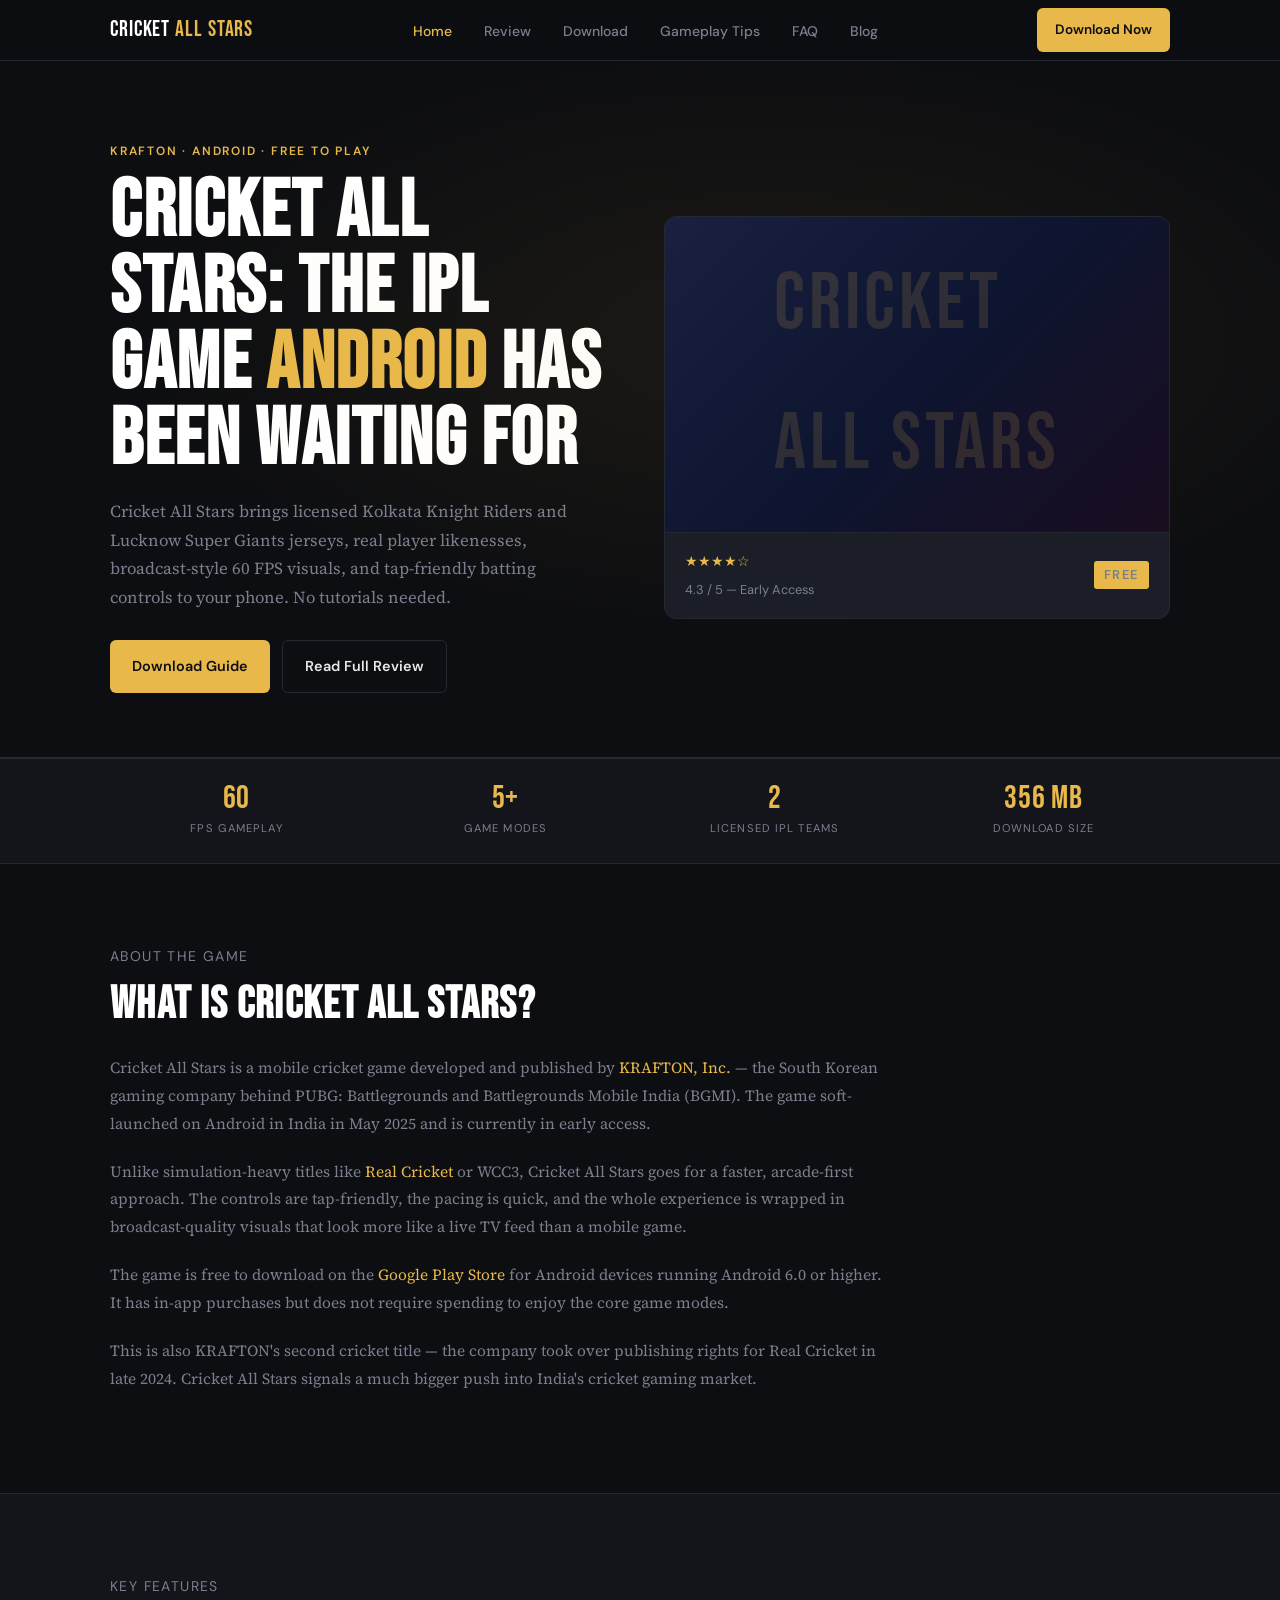
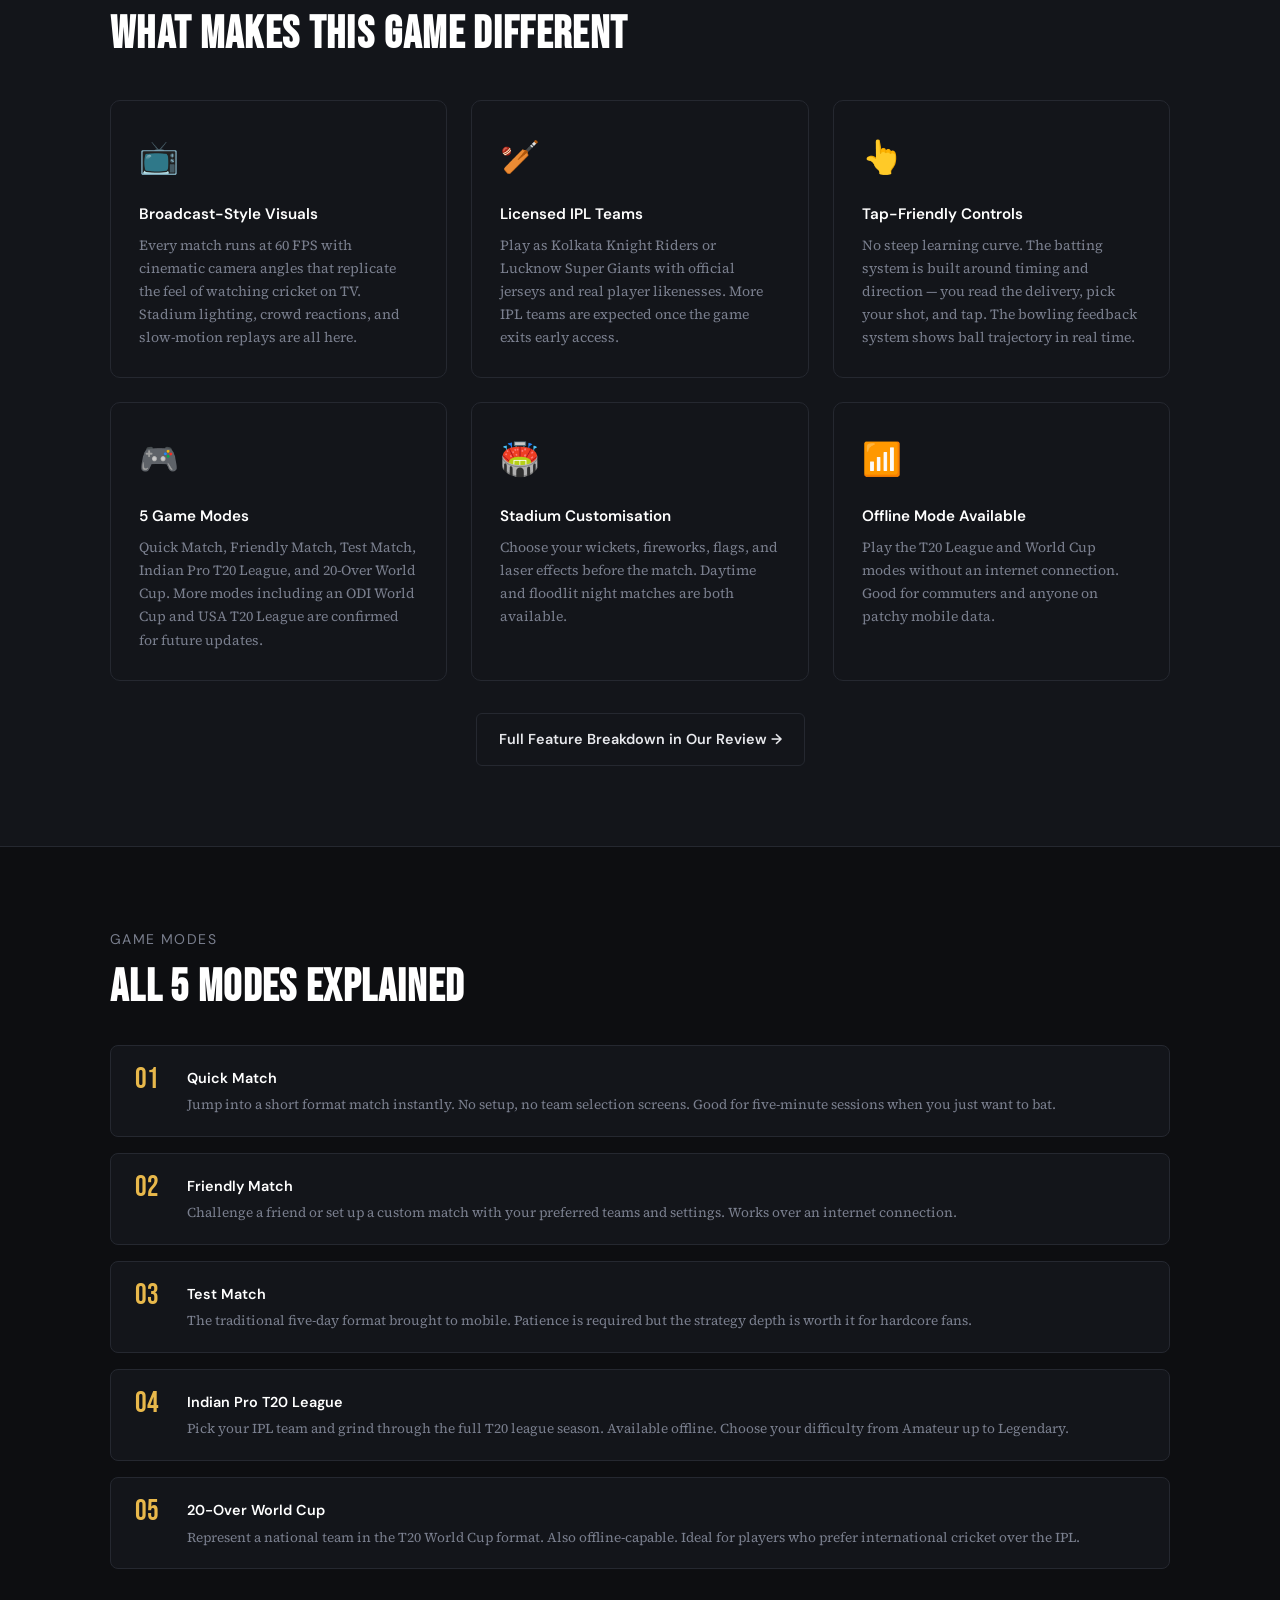
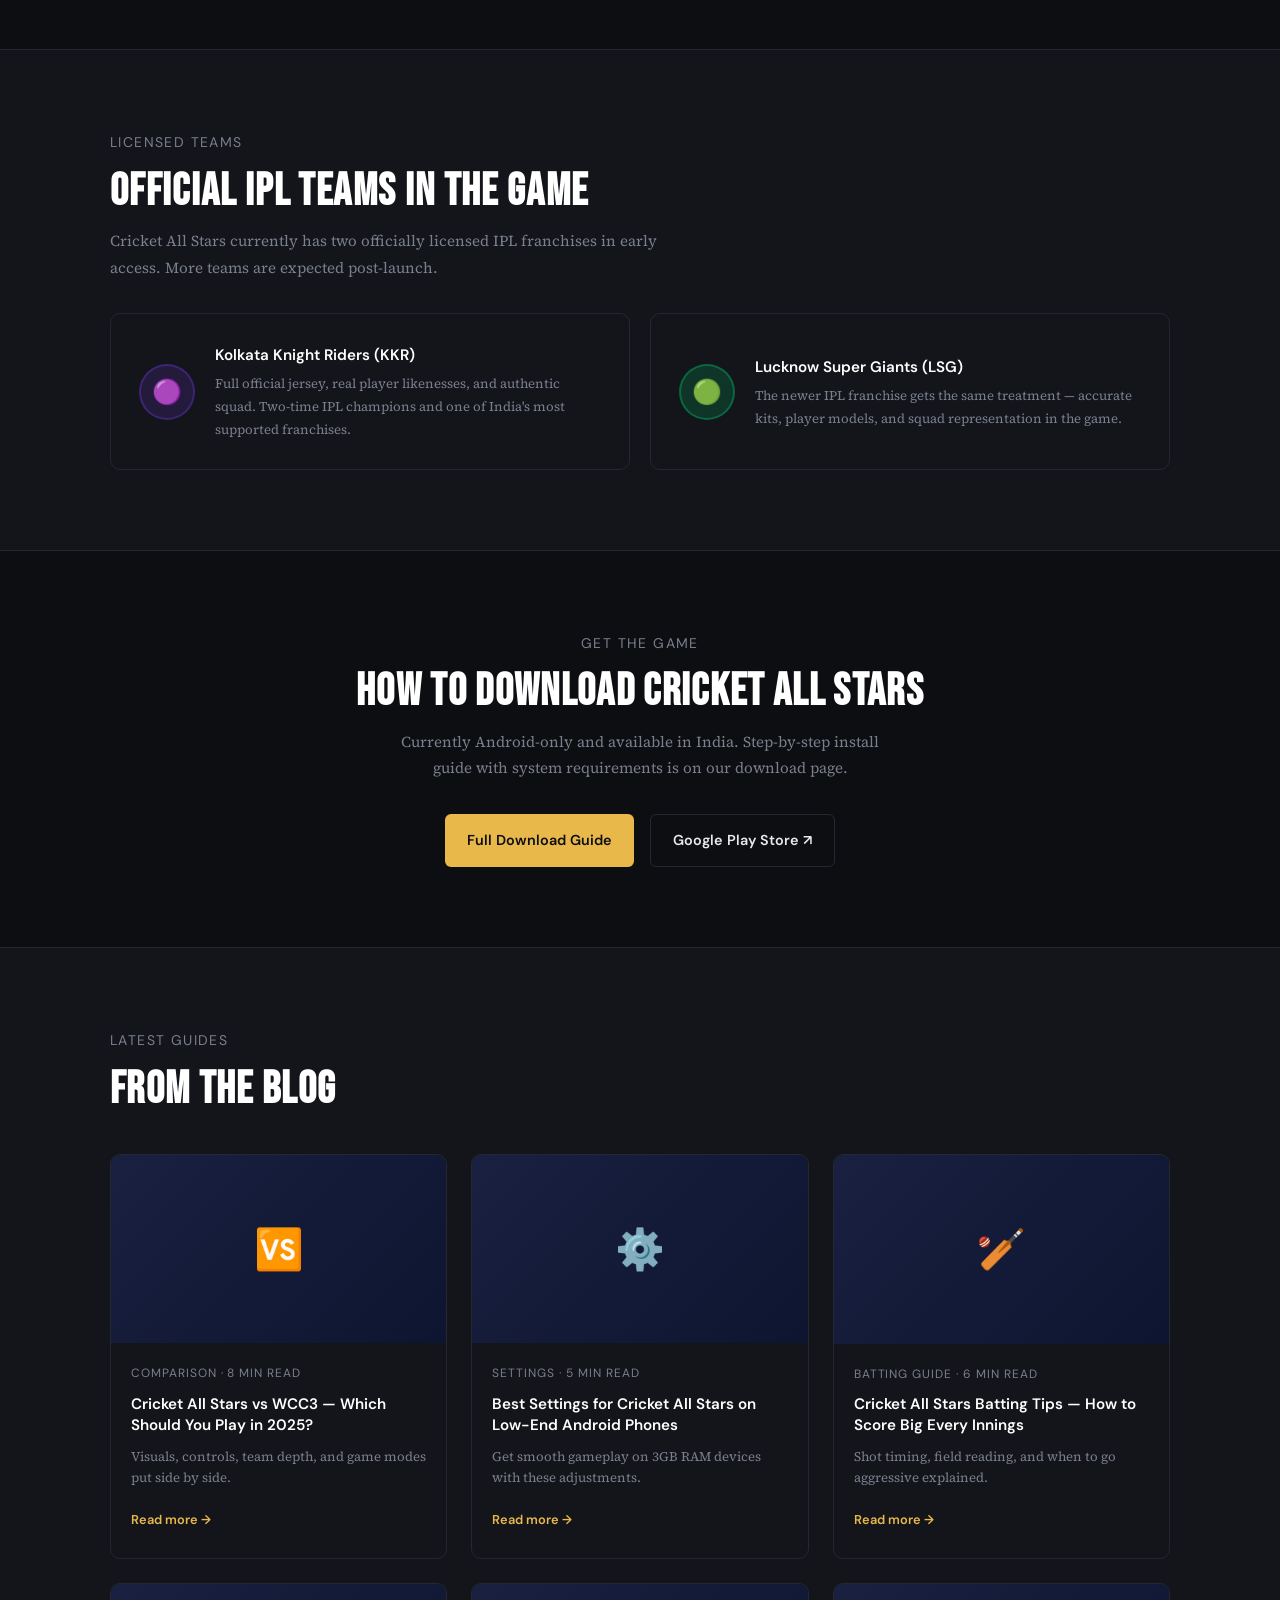
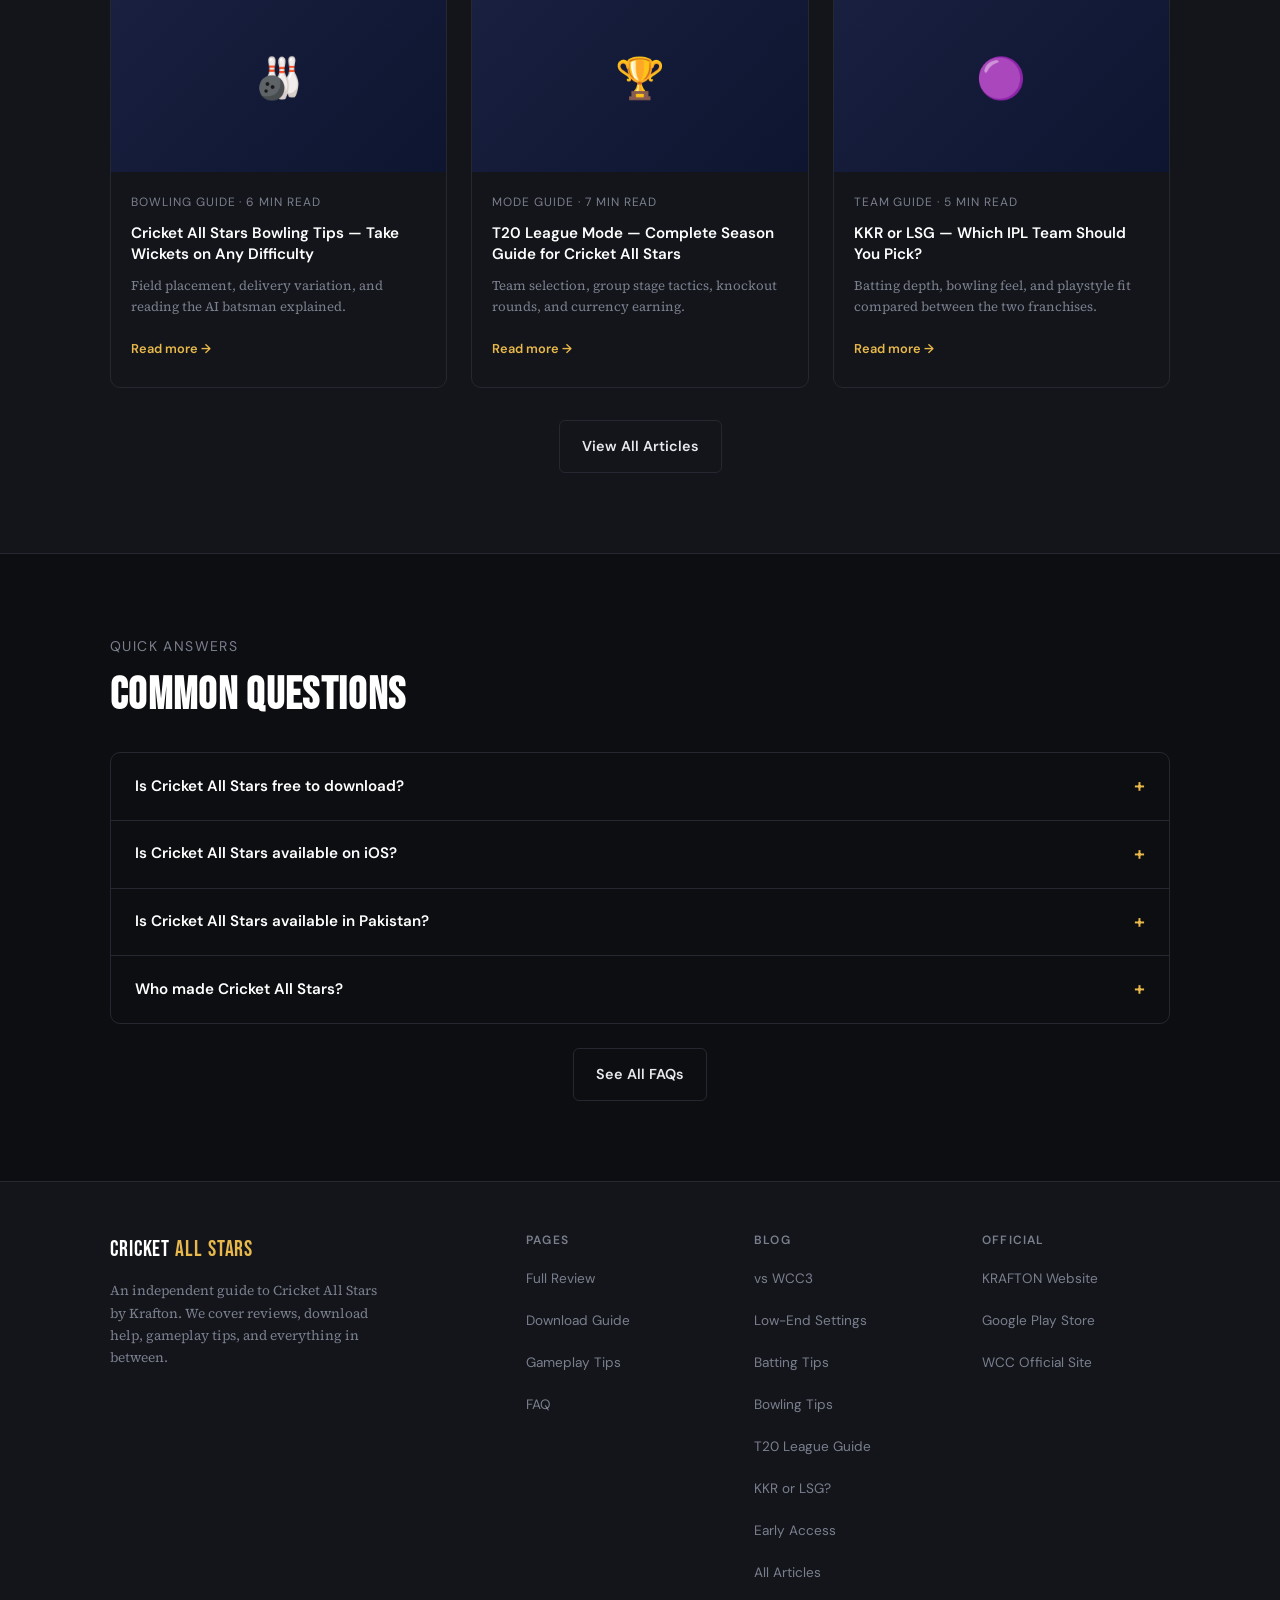
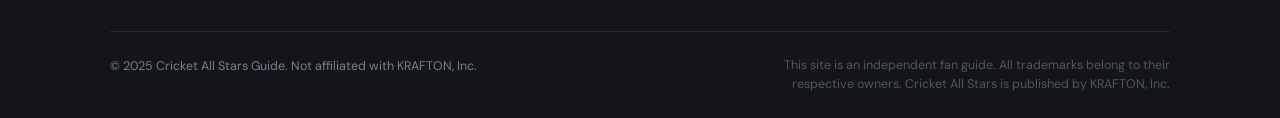
==== commit d2b686cd: "initial+3" ====
--- a/index.html
+++ b/index.html
@@ -3,21 +3,21 @@
 <head>
   <meta charset="UTF-8">
   <meta name="viewport" content="width=device-width, initial-scale=1.0, viewport-fit=cover">
-  <title>Cricket All Stars — Krafton's New IPL Cricket Game for Android</title>
-  <meta name="description" content="Cricket All Stars is Krafton's new mobile cricket game with licensed IPL teams, 60 FPS gameplay, and broadcast-style visuals. Everything you need to know — review, download guide, tips, and FAQs.">
+  <title>Cricket All Stars: Download Krafton's New IPL Game for Android</title>
+  <meta name="description" content="Download Cricket All Stars by Krafton! Get the official mobile IPL game for Android with 60 FPS gameplay, licensed team jerseys, tips, and full review.">
   <meta name="keywords" content="Cricket All Stars, Krafton cricket game, Cricket All Stars download, IPL cricket game Android, Cricket All Stars review">
-  <link rel="canonical" href="https://yourusername.github.io/cricket-all-stars/">
-  <meta property="og:title" content="Cricket All Stars — Krafton's New IPL Cricket Game">
-  <meta property="og:description" content="Krafton's Cricket All Stars brings licensed IPL teams, 60 FPS visuals, and arcade cricket to Android. Full guide, review, and download steps inside.">
+  <link rel="canonical" href="https://nazzal5448.github.io/cricket-all-stars-game/">
+  <meta property="og:title" content="Cricket All Stars: Download Krafton's New IPL Game">
+  <meta property="og:description" content="Download Cricket All Stars by Krafton! Get the official mobile IPL game for Android with 60 FPS gameplay, licensed team jerseys, tips, and full review.">
   <meta property="og:type" content="website">
-  <meta property="og:url" content="https://yourusername.github.io/cricket-all-stars/">
+  <meta property="og:url" content="https://nazzal5448.github.io/cricket-all-stars-game/">
   <link rel="stylesheet" href="assets/css/style.css">
   <script type="application/ld+json">
   {
     "@context": "https://schema.org",
     "@type": "WebSite",
     "name": "Cricket All Stars Guide",
-    "url": "https://yourusername.github.io/cricket-all-stars/",
+    "url": "https://nazzal5448.github.io/cricket-all-stars-game/",
     "description": "Complete guide to Cricket All Stars by Krafton — review, download, tips, and FAQs.",
     "publisher": {
       "@type": "Organization",
@@ -42,6 +42,15 @@
     }
   }
   </script>
+  <!-- Google tag (gtag.js) -->
+  <script async src="https://www.googletagmanager.com/gtag/js?id=G-2MDLQGP7DT"></script>
+  <script>
+    window.dataLayer = window.dataLayer || [];
+    function gtag(){dataLayer.push(arguments);}
+    gtag('js', new Date());
+
+    gtag('config', 'G-2MDLQGP7DT');
+  </script>
 </head>
 <body>
 
@@ -70,7 +79,7 @@
     <div class="hero-grid">
       <div>
         <p class="hero-eyebrow">Krafton · Android · Free to Play</p>
-        <h1>The IPL Cricket Game <em>Android</em> Has Been Waiting For</h1>
+        <h1>Cricket All Stars: The IPL Game <em>Android</em> Has Been Waiting For</h1>
         <p class="hero-desc">Cricket All Stars brings licensed Kolkata Knight Riders and Lucknow Super Giants jerseys, real player likenesses, broadcast-style 60 FPS visuals, and tap-friendly batting controls to your phone. No tutorials needed.</p>
         <div class="hero-actions">
           <a href="download.html" class="btn btn-primary">Download Guide</a>
